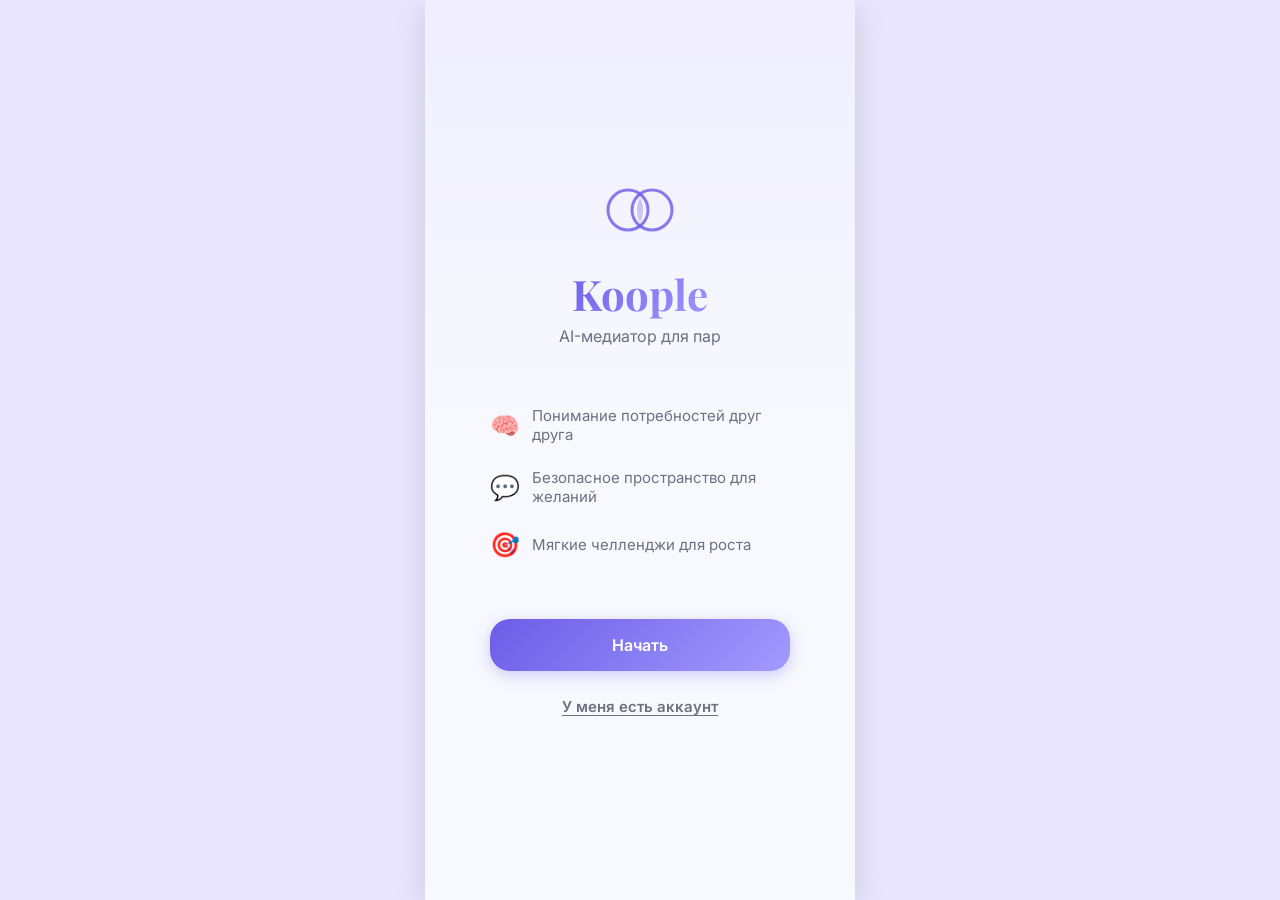
==== koople/index.html @ 5303b751 "feat: Add Koople — AI mediator app for couples (MVP) Complete MVP with: - 40-question onboarding bas" ====
<!DOCTYPE html>
<html lang="ru">
<head>
    <meta charset="UTF-8">
    <meta name="viewport" content="width=device-width, initial-scale=1.0, maximum-scale=1.0, user-scalable=no">
    <title>Koople — AI-медиатор для пар</title>
    <link rel="preconnect" href="https://fonts.googleapis.com">
    <link href="https://fonts.googleapis.com/css2?family=Inter:wght@300;400;500;600;700;800&family=Playfair+Display:wght@600;700&display=swap" rel="stylesheet">
    <link rel="stylesheet" href="styles.css">
</head>
<body>
    <div id="app">
        <!-- Welcome Screen -->
        <div id="screen-welcome" class="screen active">
            <div class="welcome-container">
                <div class="welcome-logo">
                    <div class="logo-icon">
                        <svg viewBox="0 0 80 80" fill="none">
                            <circle cx="28" cy="40" r="20" stroke="currentColor" stroke-width="3" fill="none" opacity="0.8"/>
                            <circle cx="52" cy="40" r="20" stroke="currentColor" stroke-width="3" fill="none" opacity="0.8"/>
                            <path d="M40 28 C36 34, 36 46, 40 52 C44 46, 44 34, 40 28Z" fill="currentColor" opacity="0.3"/>
                        </svg>
                    </div>
                    <h1 class="logo-text">Koople</h1>
                    <p class="logo-tagline">AI-медиатор для пар</p>
                </div>
                <div class="welcome-features">
                    <div class="feature-item">
                        <span class="feature-icon">&#x1F9E0;</span>
                        <span>Понимание потребностей друг друга</span>
                    </div>
                    <div class="feature-item">
                        <span class="feature-icon">&#x1F4AC;</span>
                        <span>Безопасное пространство для желаний</span>
                    </div>
                    <div class="feature-item">
                        <span class="feature-icon">&#x1F3AF;</span>
                        <span>Мягкие челленджи для роста</span>
                    </div>
                </div>
                <div class="welcome-actions">
                    <button class="btn btn-primary btn-large" onclick="app.startOnboarding()">Начать</button>
                    <button class="btn btn-ghost" onclick="app.showLogin()">У меня есть аккаунт</button>
                </div>
            </div>
        </div>

        <!-- Login Screen -->
        <div id="screen-login" class="screen">
            <div class="screen-content centered">
                <button class="btn-back" onclick="app.navigate('welcome')">&#8592;</button>
                <div class="logo-small">Koople</div>
                <h2>Вход в аккаунт</h2>
                <form class="form-stack" onsubmit="event.preventDefault(); app.login()">
                    <div class="input-group">
                        <label>Email или телефон</label>
                        <input type="text" id="login-email" placeholder="anna@example.com" required>
                    </div>
                    <div class="input-group">
                        <label>Пароль</label>
                        <input type="password" id="login-password" placeholder="&#8226;&#8226;&#8226;&#8226;&#8226;&#8226;&#8226;&#8226;" required>
                    </div>
                    <button type="submit" class="btn btn-primary btn-large">Войти</button>
                </form>
            </div>
        </div>

        <!-- Setup Profile Screen -->
        <div id="screen-setup" class="screen">
            <div class="screen-content">
                <button class="btn-back" onclick="app.navigate('welcome')">&#8592;</button>
                <div class="setup-header">
                    <h2>Расскажите о себе</h2>
                    <p class="subtitle">Это поможет настроить приложение под вас</p>
                </div>
                <form class="form-stack" onsubmit="event.preventDefault(); app.saveProfile()">
                    <div class="input-group">
                        <label>Ваше имя</label>
                        <input type="text" id="setup-name" placeholder="Как вас зовут?" required>
                    </div>
                    <div class="input-group">
                        <label>Имя партнёра</label>
                        <input type="text" id="setup-partner" placeholder="Как зовут вашего партнёра?" required>
                    </div>
                    <div class="input-group">
                        <label>Как давно вы вместе?</label>
                        <select id="setup-duration" required>
                            <option value="">Выберите...</option>
                            <option value="<6m">Менее 6 месяцев</option>
                            <option value="6m-1y">6 месяцев — 1 год</option>
                            <option value="1-3y">1 — 3 года</option>
                            <option value="3-5y">3 — 5 лет</option>
                            <option value="5-10y">5 — 10 лет</option>
                            <option value="10y+">Более 10 лет</option>
                        </select>
                    </div>
                    <div class="input-group">
                        <label>Вы живёте вместе?</label>
                        <div class="toggle-group">
                            <button type="button" class="toggle-btn active" data-value="yes" onclick="app.toggleSelect(this, 'setup-living')">Да</button>
                            <button type="button" class="toggle-btn" data-value="no" onclick="app.toggleSelect(this, 'setup-living')">Нет</button>
                        </div>
                        <input type="hidden" id="setup-living" value="yes">
                    </div>
                    <div class="input-group">
                        <label>Email</label>
                        <input type="email" id="setup-email" placeholder="anna@example.com" required>
                    </div>
                    <button type="submit" class="btn btn-primary btn-large">Далее</button>
                </form>
            </div>
        </div>

        <!-- Onboarding Questionnaire -->
        <div id="screen-onboarding" class="screen">
            <div class="screen-content">
                <div class="onboarding-header">
                    <button class="btn-back" onclick="app.prevQuestion()">&#8592;</button>
                    <div class="progress-container">
                        <div class="progress-bar">
                            <div class="progress-fill" id="onboarding-progress"></div>
                        </div>
                        <span class="progress-text" id="onboarding-progress-text">1 / 40</span>
                    </div>
                    <button class="btn-skip" onclick="app.skipQuestion()">Пропустить</button>
                </div>
                <div class="onboarding-category" id="onboarding-category">
                    <span class="category-icon" id="category-icon"></span>
                    <span class="category-name" id="category-name"></span>
                </div>
                <div class="question-container" id="question-container">
                    <h2 class="question-text" id="question-text"></h2>
                    <p class="question-hint" id="question-hint"></p>
                    <div class="answer-area" id="answer-area"></div>
                </div>
                <div class="onboarding-footer">
                    <button class="btn btn-primary btn-large" id="btn-next-question" onclick="app.nextQuestion()">Далее</button>
                </div>
            </div>
        </div>

        <!-- Onboarding Complete -->
        <div id="screen-onboarding-complete" class="screen">
            <div class="screen-content centered">
                <div class="completion-animation">
                    <div class="completion-circle">
                        <svg viewBox="0 0 120 120">
                            <circle cx="60" cy="60" r="54" stroke="#e0e0e0" stroke-width="4" fill="none"/>
                            <circle cx="60" cy="60" r="54" stroke="var(--primary)" stroke-width="4" fill="none" stroke-dasharray="339.292" stroke-dashoffset="0" class="completion-ring"/>
                            <text x="60" y="55" text-anchor="middle" class="completion-emoji">&#x2728;</text>
                            <text x="60" y="75" text-anchor="middle" class="completion-label">100%</text>
                        </svg>
                    </div>
                </div>
                <h2>Анкета заполнена!</h2>
                <p class="subtitle">Koople анализирует ваши ответы и готовит персонализированные рекомендации для вашей пары</p>
                <div class="invite-section">
                    <h3>Пригласите партнёра</h3>
                    <p>Чтобы AI-медиатор работал эффективно, партнёру тоже нужно пройти анкету</p>
                    <div class="invite-code-box">
                        <span class="invite-code" id="invite-code">KOOPLE-A7X9</span>
                        <button class="btn-copy" onclick="app.copyInviteCode()">Копировать</button>
                    </div>
                    <button class="btn btn-secondary btn-large" onclick="app.shareInvite()">Отправить приглашение</button>
                </div>
                <button class="btn btn-primary btn-large" onclick="app.goToDashboard()">Перейти в приложение</button>
            </div>
        </div>

        <!-- Dashboard / Home -->
        <div id="screen-dashboard" class="screen">
            <div class="dashboard-container">
                <div class="dashboard-header">
                    <div class="header-left">
                        <h1 class="greeting" id="greeting">Привет, Аня!</h1>
                        <p class="greeting-sub">Как прошёл ваш день?</p>
                    </div>
                    <div class="header-right">
                        <button class="avatar-btn" onclick="app.navigate('profile')">
                            <div class="avatar" id="user-avatar">А</div>
                        </button>
                    </div>
                </div>

                <!-- Relationship Health Card -->
                <div class="card card-health" onclick="app.navigate('insights')">
                    <div class="health-header">
                        <span>Гармония пары</span>
                        <span class="health-trend">&#8593; +3%</span>
                    </div>
                    <div class="health-score">
                        <div class="score-ring">
                            <svg viewBox="0 0 100 100">
                                <circle cx="50" cy="50" r="42" stroke="#e8e8e8" stroke-width="8" fill="none"/>
                                <circle cx="50" cy="50" r="42" stroke="var(--primary)" stroke-width="8" fill="none"
                                    stroke-dasharray="263.89" stroke-dashoffset="52.78"
                                    stroke-linecap="round" transform="rotate(-90 50 50)" class="score-circle"/>
                            </svg>
                            <span class="score-value">78</span>
                        </div>
                        <div class="score-details">
                            <div class="score-detail"><span class="dot dot-green"></span> Коммуникация: 85%</div>
                            <div class="score-detail"><span class="dot dot-yellow"></span> Быт: 62%</div>
                            <div class="score-detail"><span class="dot dot-green"></span> Близость: 88%</div>
                            <div class="score-detail"><span class="dot dot-orange"></span> Баланс: 70%</div>
                        </div>
                    </div>
                </div>

                <!-- Active Challenges -->
                <div class="section-header">
                    <h2>Активные челленджи</h2>
                    <button class="btn-link" onclick="app.navigate('challenges')">Все</button>
                </div>
                <div class="challenges-scroll" id="active-challenges">
                    <!-- Filled by JS -->
                </div>

                <!-- Quick Actions -->
                <div class="quick-actions">
                    <button class="action-card" onclick="app.navigate('mediator')">
                        <span class="action-icon">&#x1F4AC;</span>
                        <span class="action-label">Поговорить с медиатором</span>
                    </button>
                    <button class="action-card" onclick="app.showComplaintModal()">
                        <span class="action-icon">&#x1F614;</span>
                        <span class="action-label">Меня кое-что беспокоит</span>
                    </button>
                    <button class="action-card" onclick="app.showAppreciationModal()">
                        <span class="action-icon">&#x1F495;</span>
                        <span class="action-label">Хочу похвалить партнёра</span>
                    </button>
                    <button class="action-card" onclick="app.navigate('wishes')">
                        <span class="action-icon">&#x2B50;</span>
                        <span class="action-label">Мои желания</span>
                    </button>
                </div>

                <!-- Recent Activity -->
                <div class="section-header">
                    <h2>Недавнее</h2>
                </div>
                <div class="activity-feed" id="activity-feed">
                    <!-- Filled by JS -->
                </div>
            </div>
            <!-- Bottom Navigation -->
            <nav class="bottom-nav">
                <button class="nav-item active" onclick="app.navigate('dashboard')">
                    <svg viewBox="0 0 24 24" fill="none" stroke="currentColor" stroke-width="2"><path d="M3 12l2-2m0 0l7-7 7 7M5 10v10a1 1 0 001 1h3m10-11l2 2m-2-2v10a1 1 0 01-1 1h-3m-4 0a1 1 0 01-1-1v-4a1 1 0 011-1h2a1 1 0 011 1v4a1 1 0 01-1 1h-2z"/></svg>
                    <span>Главная</span>
                </button>
                <button class="nav-item" onclick="app.navigate('challenges')">
                    <svg viewBox="0 0 24 24" fill="none" stroke="currentColor" stroke-width="2"><path d="M13 10V3L4 14h7v7l9-11h-7z"/></svg>
                    <span>Челленджи</span>
                </button>
                <button class="nav-item nav-center" onclick="app.navigate('mediator')">
                    <div class="nav-center-icon">
                        <svg viewBox="0 0 24 24" fill="none" stroke="currentColor" stroke-width="2"><path d="M8 12h.01M12 12h.01M16 12h.01M21 12c0 4.418-4.03 8-9 8a9.863 9.863 0 01-4.255-.949L3 20l1.395-3.72C3.512 15.042 3 13.574 3 12c0-4.418 4.03-8 9-8s9 3.582 9 8z"/></svg>
                    </div>
                    <span>Медиатор</span>
                </button>
                <button class="nav-item" onclick="app.navigate('insights')">
                    <svg viewBox="0 0 24 24" fill="none" stroke="currentColor" stroke-width="2"><path d="M9 19v-6a2 2 0 00-2-2H5a2 2 0 00-2 2v6a2 2 0 002 2h2a2 2 0 002-2zm0 0V9a2 2 0 012-2h2a2 2 0 012 2v10m-6 0a2 2 0 002 2h2a2 2 0 002-2m0 0V5a2 2 0 012-2h2a2 2 0 012 2v14a2 2 0 01-2 2h-2a2 2 0 01-2-2z"/></svg>
                    <span>Инсайты</span>
                </button>
                <button class="nav-item" onclick="app.navigate('profile')">
                    <svg viewBox="0 0 24 24" fill="none" stroke="currentColor" stroke-width="2"><path d="M16 7a4 4 0 11-8 0 4 4 0 018 0zM12 14a7 7 0 00-7 7h14a7 7 0 00-7-7z"/></svg>
                    <span>Профиль</span>
                </button>
            </nav>
        </div>

        <!-- AI Mediator Chat -->
        <div id="screen-mediator" class="screen">
            <div class="chat-container">
                <div class="chat-header">
                    <button class="btn-back" onclick="app.navigate('dashboard')">&#8592;</button>
                    <div class="chat-header-info">
                        <div class="mediator-avatar">
                            <svg viewBox="0 0 40 40" fill="none">
                                <circle cx="20" cy="20" r="18" fill="var(--primary-light)"/>
                                <circle cx="14" cy="16" r="2" fill="var(--primary)"/>
                                <circle cx="26" cy="16" r="2" fill="var(--primary)"/>
                                <path d="M14 26 Q20 30 26 26" stroke="var(--primary)" stroke-width="2" fill="none" stroke-linecap="round"/>
                            </svg>
                        </div>
                        <div>
                            <h3>Koople AI</h3>
                            <span class="status-online">Ваш медиатор</span>
                        </div>
                    </div>
                </div>
                <div class="chat-messages" id="chat-messages">
                    <!-- Filled by JS -->
                </div>
                <div class="chat-suggestions" id="chat-suggestions">
                    <button class="suggestion-chip" onclick="app.sendSuggestion(this)">Меня беспокоит бытовая привычка партнёра</button>
                    <button class="suggestion-chip" onclick="app.sendSuggestion(this)">Хочу обсудить наши отношения</button>
                    <button class="suggestion-chip" onclick="app.sendSuggestion(this)">Мне сложно сказать партнёру кое-что</button>
                </div>
                <div class="chat-input-area">
                    <textarea id="chat-input" placeholder="Расскажите, что вас беспокоит..." rows="1" oninput="app.autoGrow(this)"></textarea>
                    <button class="btn-send" onclick="app.sendMessage()" id="btn-send">
                        <svg viewBox="0 0 24 24" fill="currentColor"><path d="M2.01 21L23 12 2.01 3 2 10l15 2-15 2z"/></svg>
                    </button>
                </div>
            </div>
            <nav class="bottom-nav">
                <button class="nav-item" onclick="app.navigate('dashboard')">
                    <svg viewBox="0 0 24 24" fill="none" stroke="currentColor" stroke-width="2"><path d="M3 12l2-2m0 0l7-7 7 7M5 10v10a1 1 0 001 1h3m10-11l2 2m-2-2v10a1 1 0 01-1 1h-3m-4 0a1 1 0 01-1-1v-4a1 1 0 011-1h2a1 1 0 011 1v4a1 1 0 01-1 1h-2z"/></svg>
                    <span>Главная</span>
                </button>
                <button class="nav-item" onclick="app.navigate('challenges')">
                    <svg viewBox="0 0 24 24" fill="none" stroke="currentColor" stroke-width="2"><path d="M13 10V3L4 14h7v7l9-11h-7z"/></svg>
                    <span>Челленджи</span>
                </button>
                <button class="nav-item nav-center active" onclick="app.navigate('mediator')">
                    <div class="nav-center-icon">
                        <svg viewBox="0 0 24 24" fill="none" stroke="currentColor" stroke-width="2"><path d="M8 12h.01M12 12h.01M16 12h.01M21 12c0 4.418-4.03 8-9 8a9.863 9.863 0 01-4.255-.949L3 20l1.395-3.72C3.512 15.042 3 13.574 3 12c0-4.418 4.03-8 9-8s9 3.582 9 8z"/></svg>
                    </div>
                    <span>Медиатор</span>
                </button>
                <button class="nav-item" onclick="app.navigate('insights')">
                    <svg viewBox="0 0 24 24" fill="none" stroke="currentColor" stroke-width="2"><path d="M9 19v-6a2 2 0 00-2-2H5a2 2 0 00-2 2v6a2 2 0 002 2h2a2 2 0 002-2zm0 0V9a2 2 0 012-2h2a2 2 0 012 2v10m-6 0a2 2 0 002 2h2a2 2 0 002-2m0 0V5a2 2 0 012-2h2a2 2 0 012 2v14a2 2 0 01-2 2h-2a2 2 0 01-2-2z"/></svg>
                    <span>Инсайты</span>
                </button>
                <button class="nav-item" onclick="app.navigate('profile')">
                    <svg viewBox="0 0 24 24" fill="none" stroke="currentColor" stroke-width="2"><path d="M16 7a4 4 0 11-8 0 4 4 0 018 0zM12 14a7 7 0 00-7 7h14a7 7 0 00-7-7z"/></svg>
                    <span>Профиль</span>
                </button>
            </nav>
        </div>

        <!-- Challenges Screen -->
        <div id="screen-challenges" class="screen">
            <div class="screen-content with-nav">
                <div class="page-header">
                    <h1>Челленджи</h1>
                    <p class="subtitle">Маленькие шаги к большим переменам</p>
                </div>
                <div class="tabs">
                    <button class="tab active" onclick="app.switchChallengeTab('active', this)">Активные</button>
                    <button class="tab" onclick="app.switchChallengeTab('completed', this)">Завершённые</button>
                    <button class="tab" onclick="app.switchChallengeTab('suggested', this)">Предложенные</button>
                </div>
                <div class="challenges-list" id="challenges-list">
                    <!-- Filled by JS -->
                </div>
            </div>
            <nav class="bottom-nav">
                <button class="nav-item" onclick="app.navigate('dashboard')">
                    <svg viewBox="0 0 24 24" fill="none" stroke="currentColor" stroke-width="2"><path d="M3 12l2-2m0 0l7-7 7 7M5 10v10a1 1 0 001 1h3m10-11l2 2m-2-2v10a1 1 0 01-1 1h-3m-4 0a1 1 0 01-1-1v-4a1 1 0 011-1h2a1 1 0 011 1v4a1 1 0 01-1 1h-2z"/></svg>
                    <span>Главная</span>
                </button>
                <button class="nav-item active" onclick="app.navigate('challenges')">
                    <svg viewBox="0 0 24 24" fill="none" stroke="currentColor" stroke-width="2"><path d="M13 10V3L4 14h7v7l9-11h-7z"/></svg>
                    <span>Челленджи</span>
                </button>
                <button class="nav-item nav-center" onclick="app.navigate('mediator')">
                    <div class="nav-center-icon">
                        <svg viewBox="0 0 24 24" fill="none" stroke="currentColor" stroke-width="2"><path d="M8 12h.01M12 12h.01M16 12h.01M21 12c0 4.418-4.03 8-9 8a9.863 9.863 0 01-4.255-.949L3 20l1.395-3.72C3.512 15.042 3 13.574 3 12c0-4.418 4.03-8 9-8s9 3.582 9 8z"/></svg>
                    </div>
                    <span>Медиатор</span>
                </button>
                <button class="nav-item" onclick="app.navigate('insights')">
                    <svg viewBox="0 0 24 24" fill="none" stroke="currentColor" stroke-width="2"><path d="M9 19v-6a2 2 0 00-2-2H5a2 2 0 00-2 2v6a2 2 0 002 2h2a2 2 0 002-2zm0 0V9a2 2 0 012-2h2a2 2 0 012 2v10m-6 0a2 2 0 002 2h2a2 2 0 002-2m0 0V5a2 2 0 012-2h2a2 2 0 012 2v14a2 2 0 01-2 2h-2a2 2 0 01-2-2z"/></svg>
                    <span>Инсайты</span>
                </button>
                <button class="nav-item" onclick="app.navigate('profile')">
                    <svg viewBox="0 0 24 24" fill="none" stroke="currentColor" stroke-width="2"><path d="M16 7a4 4 0 11-8 0 4 4 0 018 0zM12 14a7 7 0 00-7 7h14a7 7 0 00-7-7z"/></svg>
                    <span>Профиль</span>
                </button>
            </nav>
        </div>

        <!-- Insights Screen -->
        <div id="screen-insights" class="screen">
            <div class="screen-content with-nav">
                <div class="page-header">
                    <h1>Инсайты</h1>
                    <p class="subtitle">Аналитика вашей пары</p>
                </div>

                <div class="insights-grid">
                    <div class="insight-card">
                        <div class="insight-header">
                            <span>&#x1F4AA;</span>
                            <h3>Сильные стороны</h3>
                        </div>
                        <ul class="insight-list">
                            <li class="positive">Эмоциональная близость</li>
                            <li class="positive">Общие ценности и цели</li>
                            <li class="positive">Физическая привязанность</li>
                        </ul>
                    </div>

                    <div class="insight-card">
                        <div class="insight-header">
                            <span>&#x1F331;</span>
                            <h3>Зоны роста</h3>
                        </div>
                        <ul class="insight-list">
                            <li class="growth">Распределение бытовых обязанностей</li>
                            <li class="growth">Обсуждение финансовых планов</li>
                            <li class="growth">Личное пространство</li>
                        </ul>
                    </div>

                    <div class="insight-card full-width">
                        <div class="insight-header">
                            <span>&#x1F4CA;</span>
                            <h3>Совместимость по категориям</h3>
                        </div>
                        <div class="compatibility-bars" id="compatibility-bars">
                            <!-- Filled by JS -->
                        </div>
                    </div>

                    <div class="insight-card full-width">
                        <div class="insight-header">
                            <span>&#x1F4C8;</span>
                            <h3>Прогресс за месяц</h3>
                        </div>
                        <div class="progress-chart" id="progress-chart">
                            <!-- Filled by JS -->
                        </div>
                    </div>

                    <div class="insight-card full-width">
                        <div class="insight-header">
                            <span>&#x1F4A1;</span>
                            <h3>Рекомендации AI</h3>
                        </div>
                        <div class="ai-recommendations" id="ai-recommendations">
                            <!-- Filled by JS -->
                        </div>
                    </div>
                </div>
            </div>
            <nav class="bottom-nav">
                <button class="nav-item" onclick="app.navigate('dashboard')">
                    <svg viewBox="0 0 24 24" fill="none" stroke="currentColor" stroke-width="2"><path d="M3 12l2-2m0 0l7-7 7 7M5 10v10a1 1 0 001 1h3m10-11l2 2m-2-2v10a1 1 0 01-1 1h-3m-4 0a1 1 0 01-1-1v-4a1 1 0 011-1h2a1 1 0 011 1v4a1 1 0 01-1 1h-2z"/></svg>
                    <span>Главная</span>
                </button>
                <button class="nav-item" onclick="app.navigate('challenges')">
                    <svg viewBox="0 0 24 24" fill="none" stroke="currentColor" stroke-width="2"><path d="M13 10V3L4 14h7v7l9-11h-7z"/></svg>
                    <span>Челленджи</span>
                </button>
                <button class="nav-item nav-center" onclick="app.navigate('mediator')">
                    <div class="nav-center-icon">
                        <svg viewBox="0 0 24 24" fill="none" stroke="currentColor" stroke-width="2"><path d="M8 12h.01M12 12h.01M16 12h.01M21 12c0 4.418-4.03 8-9 8a9.863 9.863 0 01-4.255-.949L3 20l1.395-3.72C3.512 15.042 3 13.574 3 12c0-4.418 4.03-8 9-8s9 3.582 9 8z"/></svg>
                    </div>
                    <span>Медиатор</span>
                </button>
                <button class="nav-item active" onclick="app.navigate('insights')">
                    <svg viewBox="0 0 24 24" fill="none" stroke="currentColor" stroke-width="2"><path d="M9 19v-6a2 2 0 00-2-2H5a2 2 0 00-2 2v6a2 2 0 002 2h2a2 2 0 002-2zm0 0V9a2 2 0 012-2h2a2 2 0 012 2v10m-6 0a2 2 0 002 2h2a2 2 0 002-2m0 0V5a2 2 0 012-2h2a2 2 0 012 2v14a2 2 0 01-2 2h-2a2 2 0 01-2-2z"/></svg>
                    <span>Инсайты</span>
                </button>
                <button class="nav-item" onclick="app.navigate('profile')">
                    <svg viewBox="0 0 24 24" fill="none" stroke="currentColor" stroke-width="2"><path d="M16 7a4 4 0 11-8 0 4 4 0 018 0zM12 14a7 7 0 00-7 7h14a7 7 0 00-7-7z"/></svg>
                    <span>Профиль</span>
                </button>
            </nav>
        </div>

        <!-- Wishes Screen -->
        <div id="screen-wishes" class="screen">
            <div class="screen-content with-nav">
                <div class="page-header">
                    <button class="btn-back" onclick="app.navigate('dashboard')">&#8592;</button>
                    <h1>Мои желания</h1>
                    <p class="subtitle">Расскажите AI, чего бы вы хотели от партнёра</p>
                </div>
                <div class="wishes-list" id="wishes-list">
                    <!-- Filled by JS -->
                </div>
                <button class="fab" onclick="app.showAddWishModal()">+</button>
            </div>
            <nav class="bottom-nav">
                <button class="nav-item" onclick="app.navigate('dashboard')">
                    <svg viewBox="0 0 24 24" fill="none" stroke="currentColor" stroke-width="2"><path d="M3 12l2-2m0 0l7-7 7 7M5 10v10a1 1 0 001 1h3m10-11l2 2m-2-2v10a1 1 0 01-1 1h-3m-4 0a1 1 0 01-1-1v-4a1 1 0 011-1h2a1 1 0 011 1v4a1 1 0 01-1 1h-2z"/></svg>
                    <span>Главная</span>
                </button>
                <button class="nav-item" onclick="app.navigate('challenges')">
                    <svg viewBox="0 0 24 24" fill="none" stroke="currentColor" stroke-width="2"><path d="M13 10V3L4 14h7v7l9-11h-7z"/></svg>
                    <span>Челленджи</span>
                </button>
                <button class="nav-item nav-center" onclick="app.navigate('mediator')">
                    <div class="nav-center-icon">
                        <svg viewBox="0 0 24 24" fill="none" stroke="currentColor" stroke-width="2"><path d="M8 12h.01M12 12h.01M16 12h.01M21 12c0 4.418-4.03 8-9 8a9.863 9.863 0 01-4.255-.949L3 20l1.395-3.72C3.512 15.042 3 13.574 3 12c0-4.418 4.03-8 9-8s9 3.582 9 8z"/></svg>
                    </div>
                    <span>Медиатор</span>
                </button>
                <button class="nav-item" onclick="app.navigate('insights')">
                    <svg viewBox="0 0 24 24" fill="none" stroke="currentColor" stroke-width="2"><path d="M9 19v-6a2 2 0 00-2-2H5a2 2 0 00-2 2v6a2 2 0 002 2h2a2 2 0 002-2zm0 0V9a2 2 0 012-2h2a2 2 0 012 2v10m-6 0a2 2 0 002 2h2a2 2 0 002-2m0 0V5a2 2 0 012-2h2a2 2 0 012 2v14a2 2 0 01-2 2h-2a2 2 0 01-2-2z"/></svg>
                    <span>Инсайты</span>
                </button>
                <button class="nav-item" onclick="app.navigate('profile')">
                    <svg viewBox="0 0 24 24" fill="none" stroke="currentColor" stroke-width="2"><path d="M16 7a4 4 0 11-8 0 4 4 0 018 0zM12 14a7 7 0 00-7 7h14a7 7 0 00-7-7z"/></svg>
                    <span>Профиль</span>
                </button>
            </nav>
        </div>

        <!-- Profile Screen -->
        <div id="screen-profile" class="screen">
            <div class="screen-content with-nav">
                <div class="profile-header-section">
                    <div class="profile-avatar-large">А</div>
                    <h2 id="profile-name">Аня</h2>
                    <p class="profile-partner">в паре с <strong id="profile-partner-name">Миша</strong></p>
                    <div class="profile-stats">
                        <div class="stat">
                            <span class="stat-value">23</span>
                            <span class="stat-label">дня вместе</span>
                        </div>
                        <div class="stat">
                            <span class="stat-value">12</span>
                            <span class="stat-label">челленджей</span>
                        </div>
                        <div class="stat">
                            <span class="stat-value">78%</span>
                            <span class="stat-label">гармония</span>
                        </div>
                    </div>
                </div>
                <div class="settings-list">
                    <button class="settings-item" onclick="app.navigate('onboarding')">
                        <span>&#x1F4CB;</span>
                        <span>Пройти анкету заново</span>
                        <span class="arrow">&#8250;</span>
                    </button>
                    <button class="settings-item" onclick="app.showInvitePartner()">
                        <span>&#x1F48C;</span>
                        <span>Пригласить партнёра</span>
                        <span class="arrow">&#8250;</span>
                    </button>
                    <button class="settings-item">
                        <span>&#x1F514;</span>
                        <span>Уведомления</span>
                        <span class="arrow">&#8250;</span>
                    </button>
                    <button class="settings-item">
                        <span>&#x1F512;</span>
                        <span>Приватность</span>
                        <span class="arrow">&#8250;</span>
                    </button>
                    <button class="settings-item">
                        <span>&#x2753;</span>
                        <span>Помощь и поддержка</span>
                        <span class="arrow">&#8250;</span>
                    </button>
                    <button class="settings-item" onclick="app.showAbout()">
                        <span>&#x2139;&#xFE0F;</span>
                        <span>О приложении</span>
                        <span class="arrow">&#8250;</span>
                    </button>
                </div>
            </div>
            <nav class="bottom-nav">
                <button class="nav-item" onclick="app.navigate('dashboard')">
                    <svg viewBox="0 0 24 24" fill="none" stroke="currentColor" stroke-width="2"><path d="M3 12l2-2m0 0l7-7 7 7M5 10v10a1 1 0 001 1h3m10-11l2 2m-2-2v10a1 1 0 01-1 1h-3m-4 0a1 1 0 01-1-1v-4a1 1 0 011-1h2a1 1 0 011 1v4a1 1 0 01-1 1h-2z"/></svg>
                    <span>Главная</span>
                </button>
                <button class="nav-item" onclick="app.navigate('challenges')">
                    <svg viewBox="0 0 24 24" fill="none" stroke="currentColor" stroke-width="2"><path d="M13 10V3L4 14h7v7l9-11h-7z"/></svg>
                    <span>Челленджи</span>
                </button>
                <button class="nav-item nav-center" onclick="app.navigate('mediator')">
                    <div class="nav-center-icon">
                        <svg viewBox="0 0 24 24" fill="none" stroke="currentColor" stroke-width="2"><path d="M8 12h.01M12 12h.01M16 12h.01M21 12c0 4.418-4.03 8-9 8a9.863 9.863 0 01-4.255-.949L3 20l1.395-3.72C3.512 15.042 3 13.574 3 12c0-4.418 4.03-8 9-8s9 3.582 9 8z"/></svg>
                    </div>
                    <span>Медиатор</span>
                </button>
                <button class="nav-item" onclick="app.navigate('insights')">
                    <svg viewBox="0 0 24 24" fill="none" stroke="currentColor" stroke-width="2"><path d="M9 19v-6a2 2 0 00-2-2H5a2 2 0 00-2 2v6a2 2 0 002 2h2a2 2 0 002-2zm0 0V9a2 2 0 012-2h2a2 2 0 012 2v10m-6 0a2 2 0 002 2h2a2 2 0 002-2m0 0V5a2 2 0 012-2h2a2 2 0 012 2v14a2 2 0 01-2 2h-2a2 2 0 01-2-2z"/></svg>
                    <span>Инсайты</span>
                </button>
                <button class="nav-item active" onclick="app.navigate('profile')">
                    <svg viewBox="0 0 24 24" fill="none" stroke="currentColor" stroke-width="2"><path d="M16 7a4 4 0 11-8 0 4 4 0 018 0zM12 14a7 7 0 00-7 7h14a7 7 0 00-7-7z"/></svg>
                    <span>Профиль</span>
                </button>
            </nav>
        </div>

        <!-- Modal Overlay -->
        <div id="modal-overlay" class="modal-overlay" onclick="app.closeModal(event)">
            <div class="modal" id="modal-content" onclick="event.stopPropagation()">
                <!-- Filled by JS -->
            </div>
        </div>
    </div>

    <script src="data.js"></script>
    <script src="app.js"></script>
</body>
</html>
---- koople/styles.css ----
/* ============================================================
   KOOPLE — Styles
   Mobile-first, app-like design
   ============================================================ */

:root {
    --primary: #6C5CE7;
    --primary-dark: #5A4BD1;
    --primary-light: #E8E5FC;
    --primary-gradient: linear-gradient(135deg, #6C5CE7 0%, #a29bfe 100%);
    --secondary: #00cec9;
    --accent: #fd79a8;
    --bg: #f8f9fe;
    --bg-card: #ffffff;
    --text-primary: #1a1a2e;
    --text-secondary: #6b7280;
    --text-tertiary: #9ca3af;
    --border: #e5e7eb;
    --border-light: #f0f0f5;
    --shadow-sm: 0 1px 3px rgba(0,0,0,0.06);
    --shadow-md: 0 4px 12px rgba(0,0,0,0.08);
    --shadow-lg: 0 8px 30px rgba(0,0,0,0.12);
    --radius-sm: 8px;
    --radius-md: 12px;
    --radius-lg: 20px;
    --radius-xl: 28px;
    --nav-height: 72px;
}

* {
    margin: 0;
    padding: 0;
    box-sizing: border-box;
    -webkit-tap-highlight-color: transparent;
}

body {
    font-family: 'Inter', -apple-system, BlinkMacSystemFont, sans-serif;
    background: var(--bg);
    color: var(--text-primary);
    overflow-x: hidden;
    -webkit-font-smoothing: antialiased;
}

#app {
    max-width: 430px;
    margin: 0 auto;
    min-height: 100vh;
    position: relative;
    background: var(--bg);
}

/* ── Screens & Transitions ──────────────────────────────── */
.screen {
    display: none;
    position: absolute;
    top: 0;
    left: 0;
    right: 0;
    bottom: 0;
    overflow-y: auto;
    overflow-x: hidden;
    -webkit-overflow-scrolling: touch;
}

.screen.active {
    display: flex;
    flex-direction: column;
    animation: screenIn 0.35s ease;
}

.screen.exit {
    display: flex;
    flex-direction: column;
    animation: screenOut 0.3s ease forwards;
    pointer-events: none;
}

@keyframes screenIn {
    from { opacity: 0; transform: translateX(20px); }
    to { opacity: 1; transform: translateX(0); }
}

@keyframes screenOut {
    from { opacity: 1; transform: translateX(0); }
    to { opacity: 0; transform: translateX(-20px); }
}

.screen-content {
    flex: 1;
    padding: 20px;
    padding-top: env(safe-area-inset-top, 20px);
}

.screen-content.centered {
    display: flex;
    flex-direction: column;
    align-items: center;
    justify-content: center;
    text-align: center;
}

.screen-content.with-nav {
    padding-bottom: calc(var(--nav-height) + 20px);
}

/* ── Buttons ────────────────────────────────────────────── */
.btn {
    border: none;
    cursor: pointer;
    font-family: inherit;
    font-weight: 600;
    border-radius: var(--radius-md);
    transition: all 0.2s ease;
    text-align: center;
}

.btn-primary {
    background: var(--primary-gradient);
    color: white;
    padding: 14px 28px;
    font-size: 16px;
    box-shadow: 0 4px 15px rgba(108, 92, 231, 0.3);
}

.btn-primary:hover {
    transform: translateY(-1px);
    box-shadow: 0 6px 20px rgba(108, 92, 231, 0.4);
}

.btn-primary:active {
    transform: translateY(0);
}

.btn-secondary {
    background: var(--primary-light);
    color: var(--primary);
    padding: 14px 28px;
    font-size: 16px;
}

.btn-ghost {
    background: transparent;
    color: var(--text-secondary);
    padding: 14px 28px;
    font-size: 15px;
    text-decoration: underline;
    text-underline-offset: 3px;
}

.btn-large {
    width: 100%;
    padding: 16px;
    font-size: 16px;
    border-radius: var(--radius-lg);
}

.btn-small {
    padding: 10px 20px;
    font-size: 14px;
}

.btn-back {
    background: none;
    border: none;
    font-size: 24px;
    cursor: pointer;
    color: var(--text-primary);
    padding: 8px;
    margin: -8px;
    margin-bottom: 8px;
    align-self: flex-start;
}

.btn-skip {
    background: none;
    border: none;
    color: var(--text-tertiary);
    font-size: 14px;
    cursor: pointer;
    padding: 8px;
    font-family: inherit;
}

.btn-link {
    background: none;
    border: none;
    color: var(--primary);
    font-size: 14px;
    font-weight: 600;
    cursor: pointer;
    font-family: inherit;
}

.btn-copy {
    background: var(--primary);
    color: white;
    border: none;
    padding: 8px 16px;
    border-radius: var(--radius-sm);
    font-size: 13px;
    font-weight: 600;
    cursor: pointer;
    font-family: inherit;
}

/* ── Welcome Screen ─────────────────────────────────────── */
.welcome-container {
    flex: 1;
    display: flex;
    flex-direction: column;
    align-items: center;
    justify-content: center;
    padding: 40px 24px;
    text-align: center;
    background: linear-gradient(180deg, #f0eeff 0%, var(--bg) 50%);
}

.welcome-logo {
    margin-bottom: 48px;
}

.logo-icon {
    width: 80px;
    height: 80px;
    margin: 0 auto 16px;
    color: var(--primary);
}

.logo-text {
    font-family: 'Playfair Display', serif;
    font-size: 42px;
    font-weight: 700;
    background: var(--primary-gradient);
    -webkit-background-clip: text;
    -webkit-text-fill-color: transparent;
    background-clip: text;
}

.logo-tagline {
    color: var(--text-secondary);
    font-size: 16px;
    margin-top: 4px;
}

.logo-small {
    font-family: 'Playfair Display', serif;
    font-size: 28px;
    font-weight: 700;
    color: var(--primary);
    margin-bottom: 24px;
}

.welcome-features {
    margin-bottom: 48px;
    width: 100%;
    max-width: 300px;
}

.feature-item {
    display: flex;
    align-items: center;
    gap: 12px;
    padding: 12px 0;
    text-align: left;
    font-size: 15px;
    color: var(--text-secondary);
}

.feature-icon {
    font-size: 24px;
    flex-shrink: 0;
}

.welcome-actions {
    width: 100%;
    max-width: 300px;
    display: flex;
    flex-direction: column;
    gap: 12px;
}

/* ── Forms ──────────────────────────────────────────────── */
.form-stack {
    display: flex;
    flex-direction: column;
    gap: 20px;
    width: 100%;
    max-width: 360px;
    margin: 0 auto;
}

.input-group {
    text-align: left;
}

.input-group label {
    display: block;
    font-size: 14px;
    font-weight: 600;
    margin-bottom: 8px;
    color: var(--text-primary);
}

.input-group input,
.input-group select {
    width: 100%;
    padding: 14px 16px;
    border: 2px solid var(--border);
    border-radius: var(--radius-md);
    font-size: 16px;
    font-family: inherit;
    background: white;
    transition: border-color 0.2s;
    color: var(--text-primary);
}

.input-group input:focus,
.input-group select:focus {
    outline: none;
    border-color: var(--primary);
}

.toggle-group {
    display: flex;
    gap: 8px;
}

.toggle-btn {
    flex: 1;
    padding: 12px;
    border: 2px solid var(--border);
    border-radius: var(--radius-md);
    background: white;
    font-size: 15px;
    font-family: inherit;
    font-weight: 500;
    cursor: pointer;
    transition: all 0.2s;
    color: var(--text-secondary);
}

.toggle-btn.active {
    border-color: var(--primary);
    background: var(--primary-light);
    color: var(--primary);
}

.setup-header {
    margin-bottom: 24px;
}

.setup-header h2 {
    font-size: 24px;
    margin-bottom: 4px;
}

.subtitle {
    color: var(--text-secondary);
    font-size: 15px;
}

/* ── Onboarding Questionnaire ───────────────────────────── */
.onboarding-header {
    display: flex;
    align-items: center;
    gap: 12px;
    padding: 16px 20px;
    padding-top: env(safe-area-inset-top, 16px);
    background: white;
    border-bottom: 1px solid var(--border-light);
}

.progress-container {
    flex: 1;
    display: flex;
    flex-direction: column;
    align-items: center;
    gap: 4px;
}

.progress-bar {
    width: 100%;
    height: 6px;
    background: var(--border);
    border-radius: 3px;
    overflow: hidden;
}

.progress-fill {
    height: 100%;
    background: var(--primary-gradient);
    border-radius: 3px;
    transition: width 0.4s ease;
}

.progress-fill.complete {
    background: #4ade80;
}

.progress-text {
    font-size: 12px;
    color: var(--text-tertiary);
}

.onboarding-category {
    display: flex;
    align-items: center;
    gap: 8px;
    padding: 12px 20px;
    background: var(--primary-light);
    font-size: 14px;
    font-weight: 600;
    color: var(--primary);
}

.category-icon {
    font-size: 18px;
}

.question-container {
    flex: 1;
    padding: 24px 20px;
    overflow-y: auto;
}

.question-container.slide-in {
    animation: slideInUp 0.3s ease;
}

@keyframes slideInUp {
    from { opacity: 0; transform: translateY(20px); }
    to { opacity: 1; transform: translateY(0); }
}

.question-text {
    font-size: 22px;
    font-weight: 700;
    line-height: 1.3;
    margin-bottom: 8px;
}

.question-hint {
    color: var(--text-secondary);
    font-size: 14px;
    margin-bottom: 24px;
}

.answer-area {
    display: flex;
    flex-direction: column;
    gap: 10px;
}

.option-btn {
    padding: 14px 18px;
    border: 2px solid var(--border);
    border-radius: var(--radius-md);
    background: white;
    font-size: 15px;
    font-family: inherit;
    text-align: left;
    cursor: pointer;
    transition: all 0.2s;
    color: var(--text-primary);
}

.option-btn:hover {
    border-color: var(--primary-light);
    background: #fafafe;
}

.option-btn.selected {
    border-color: var(--primary);
    background: var(--primary-light);
    color: var(--primary);
    font-weight: 600;
}

.option-btn.multi {
    display: flex;
    align-items: center;
    gap: 10px;
}

.check-icon {
    width: 22px;
    height: 22px;
    border: 2px solid var(--border);
    border-radius: 6px;
    flex-shrink: 0;
    transition: all 0.2s;
    position: relative;
}

.option-btn.multi.selected .check-icon {
    background: var(--primary);
    border-color: var(--primary);
}

.option-btn.multi.selected .check-icon::after {
    content: '';
    position: absolute;
    top: 3px;
    left: 6px;
    width: 5px;
    height: 10px;
    border: solid white;
    border-width: 0 2px 2px 0;
    transform: rotate(45deg);
}

.scale-container {
    display: flex;
    gap: 8px;
}

.scale-item {
    flex: 1;
    display: flex;
    flex-direction: column;
    align-items: center;
    gap: 6px;
    padding: 12px 4px;
    border: 2px solid var(--border);
    border-radius: var(--radius-md);
    background: white;
    cursor: pointer;
    transition: all 0.2s;
    text-align: center;
}

.scale-item:hover {
    border-color: var(--primary-light);
}

.scale-item.selected {
    border-color: var(--primary);
    background: var(--primary-light);
}

.scale-number {
    font-size: 20px;
    font-weight: 700;
    color: var(--text-primary);
}

.scale-item.selected .scale-number {
    color: var(--primary);
}

.scale-label {
    font-size: 10px;
    color: var(--text-tertiary);
    line-height: 1.2;
}

.answer-textarea {
    width: 100%;
    padding: 14px 16px;
    border: 2px solid var(--border);
    border-radius: var(--radius-md);
    font-size: 15px;
    font-family: inherit;
    resize: none;
    transition: border-color 0.2s;
    color: var(--text-primary);
    background: white;
}

.answer-textarea:focus {
    outline: none;
    border-color: var(--primary);
}

.onboarding-footer {
    padding: 16px 20px;
    padding-bottom: env(safe-area-inset-bottom, 16px);
    background: white;
    border-top: 1px solid var(--border-light);
}

/* ── Completion Screen ──────────────────────────────────── */
.completion-animation {
    margin-bottom: 24px;
}

.completion-circle {
    width: 120px;
    height: 120px;
}

.completion-ring {
    animation: drawRing 1s ease forwards;
}

@keyframes drawRing {
    from { stroke-dashoffset: 339.292; }
    to { stroke-dashoffset: 0; }
}

.completion-emoji {
    font-size: 36px;
}

.completion-label {
    font-size: 14px;
    font-weight: 600;
    fill: var(--primary);
}

.invite-section {
    margin: 32px 0;
    padding: 24px;
    background: var(--primary-light);
    border-radius: var(--radius-lg);
    width: 100%;
    max-width: 340px;
}

.invite-section h3 {
    margin-bottom: 8px;
}

.invite-section p {
    font-size: 14px;
    color: var(--text-secondary);
    margin-bottom: 16px;
}

.invite-code-box {
    display: flex;
    align-items: center;
    gap: 12px;
    background: white;
    padding: 12px 16px;
    border-radius: var(--radius-md);
    margin-bottom: 16px;
}

.invite-code {
    flex: 1;
    font-size: 18px;
    font-weight: 700;
    letter-spacing: 1px;
    color: var(--primary);
}

/* ── Dashboard ──────────────────────────────────────────── */
.dashboard-container {
    flex: 1;
    padding: 20px;
    padding-top: env(safe-area-inset-top, 20px);
    padding-bottom: calc(var(--nav-height) + 20px);
    overflow-y: auto;
}

.dashboard-header {
    display: flex;
    justify-content: space-between;
    align-items: center;
    margin-bottom: 24px;
}

.greeting {
    font-size: 26px;
    font-weight: 700;
}

.greeting-sub {
    color: var(--text-secondary);
    font-size: 14px;
    margin-top: 2px;
}

.avatar-btn {
    background: none;
    border: none;
    cursor: pointer;
}

.avatar {
    width: 44px;
    height: 44px;
    border-radius: 50%;
    background: var(--primary-gradient);
    color: white;
    display: flex;
    align-items: center;
    justify-content: center;
    font-weight: 700;
    font-size: 18px;
}

/* ── Health Card ────────────────────────────────────────── */
.card {
    background: var(--bg-card);
    border-radius: var(--radius-lg);
    padding: 20px;
    box-shadow: var(--shadow-sm);
    margin-bottom: 20px;
}

.card-health {
    background: var(--primary-gradient);
    color: white;
    cursor: pointer;
    transition: transform 0.2s;
}

.card-health:active {
    transform: scale(0.98);
}

.health-header {
    display: flex;
    justify-content: space-between;
    align-items: center;
    margin-bottom: 16px;
    font-weight: 600;
    font-size: 15px;
}

.health-trend {
    background: rgba(255,255,255,0.2);
    padding: 4px 10px;
    border-radius: 20px;
    font-size: 13px;
}

.health-score {
    display: flex;
    align-items: center;
    gap: 24px;
}

.score-ring {
    position: relative;
    width: 80px;
    height: 80px;
    flex-shrink: 0;
}

.score-ring svg {
    width: 100%;
    height: 100%;
}

.score-ring circle:first-child {
    stroke: rgba(255,255,255,0.2);
}

.score-circle {
    stroke: white;
}

.score-value {
    position: absolute;
    top: 50%;
    left: 50%;
    transform: translate(-50%, -50%);
    font-size: 24px;
    font-weight: 800;
}

.score-details {
    display: flex;
    flex-direction: column;
    gap: 6px;
}

.score-detail {
    display: flex;
    align-items: center;
    gap: 8px;
    font-size: 13px;
    opacity: 0.9;
}

.dot {
    width: 8px;
    height: 8px;
    border-radius: 50%;
    flex-shrink: 0;
}

.dot-green { background: #4ade80; }
.dot-yellow { background: #facc15; }
.dot-orange { background: #fb923c; }
.dot-red { background: #f87171; }

/* ── Section Headers ────────────────────────────────────── */
.section-header {
    display: flex;
    justify-content: space-between;
    align-items: center;
    margin-bottom: 12px;
}

.section-header h2 {
    font-size: 18px;
    font-weight: 700;
}

/* ── Challenge Cards (Mini) ─────────────────────────────── */
.challenges-scroll {
    display: flex;
    gap: 12px;
    overflow-x: auto;
    padding-bottom: 4px;
    margin-bottom: 24px;
    -webkit-overflow-scrolling: touch;
}

.challenges-scroll::-webkit-scrollbar {
    display: none;
}

.challenge-card-mini {
    min-width: 200px;
    background: var(--bg-card);
    border-radius: var(--radius-md);
    padding: 16px;
    box-shadow: var(--shadow-sm);
    cursor: pointer;
    transition: transform 0.2s;
    display: flex;
    gap: 12px;
    align-items: flex-start;
}

.challenge-card-mini:active {
    transform: scale(0.97);
}

.challenge-mini-icon {
    font-size: 28px;
}

.challenge-mini-info h4 {
    font-size: 14px;
    font-weight: 600;
    margin-bottom: 8px;
}

.challenge-mini-progress {
    display: flex;
    align-items: center;
    gap: 8px;
}

.mini-progress-bar {
    width: 80px;
    height: 4px;
    background: var(--border);
    border-radius: 2px;
    overflow: hidden;
}

.mini-progress-fill {
    height: 100%;
    background: var(--primary);
    border-radius: 2px;
    transition: width 0.3s;
}

.challenge-mini-progress span {
    font-size: 12px;
    color: var(--text-tertiary);
}

/* ── Quick Actions ──────────────────────────────────────── */
.quick-actions {
    display: grid;
    grid-template-columns: 1fr 1fr;
    gap: 12px;
    margin-bottom: 24px;
}

.action-card {
    background: var(--bg-card);
    border: none;
    border-radius: var(--radius-md);
    padding: 16px;
    display: flex;
    flex-direction: column;
    align-items: center;
    gap: 8px;
    cursor: pointer;
    transition: all 0.2s;
    box-shadow: var(--shadow-sm);
    font-family: inherit;
}

.action-card:active {
    transform: scale(0.95);
    background: var(--primary-light);
}

.action-icon {
    font-size: 28px;
}

.action-label {
    font-size: 13px;
    font-weight: 500;
    color: var(--text-secondary);
    text-align: center;
    line-height: 1.3;
}

/* ── Activity Feed ──────────────────────────────────────── */
.activity-item {
    display: flex;
    gap: 12px;
    padding: 14px 0;
    border-bottom: 1px solid var(--border-light);
}

.activity-item:last-child {
    border-bottom: none;
}

.activity-icon {
    font-size: 20px;
    flex-shrink: 0;
    margin-top: 2px;
}

.activity-content p {
    font-size: 14px;
    line-height: 1.4;
}

.activity-time {
    font-size: 12px;
    color: var(--text-tertiary);
}

/* ── Bottom Navigation ──────────────────────────────────── */
.bottom-nav {
    position: fixed;
    bottom: 0;
    left: 50%;
    transform: translateX(-50%);
    width: 100%;
    max-width: 430px;
    height: var(--nav-height);
    background: white;
    border-top: 1px solid var(--border-light);
    display: flex;
    align-items: center;
    justify-content: space-around;
    padding-bottom: env(safe-area-inset-bottom, 0);
    z-index: 100;
}

.nav-item {
    display: flex;
    flex-direction: column;
    align-items: center;
    gap: 4px;
    background: none;
    border: none;
    cursor: pointer;
    color: var(--text-tertiary);
    font-family: inherit;
    font-size: 11px;
    padding: 8px 12px;
    transition: color 0.2s;
}

.nav-item svg {
    width: 24px;
    height: 24px;
}

.nav-item.active {
    color: var(--primary);
}

.nav-center {
    position: relative;
    top: -12px;
}

.nav-center-icon {
    width: 52px;
    height: 52px;
    border-radius: 50%;
    background: var(--primary-gradient);
    display: flex;
    align-items: center;
    justify-content: center;
    box-shadow: 0 4px 15px rgba(108, 92, 231, 0.3);
}

.nav-center-icon svg {
    color: white;
}

.nav-center.active .nav-center-icon {
    box-shadow: 0 4px 20px rgba(108, 92, 231, 0.5);
}

/* ── Chat ───────────────────────────────────────────────── */
.chat-container {
    flex: 1;
    display: flex;
    flex-direction: column;
    height: 100%;
}

.chat-header {
    display: flex;
    align-items: center;
    gap: 12px;
    padding: 12px 20px;
    padding-top: env(safe-area-inset-top, 12px);
    background: white;
    border-bottom: 1px solid var(--border-light);
}

.chat-header-info {
    display: flex;
    align-items: center;
    gap: 10px;
}

.mediator-avatar {
    width: 40px;
    height: 40px;
}

.chat-header-info h3 {
    font-size: 16px;
    font-weight: 600;
}

.status-online {
    font-size: 12px;
    color: var(--secondary);
}

.chat-messages {
    flex: 1;
    overflow-y: auto;
    padding: 16px 20px;
    padding-bottom: 8px;
    display: flex;
    flex-direction: column;
    gap: 16px;
}

.chat-message {
    display: flex;
    gap: 8px;
    max-width: 85%;
}

.chat-message.user {
    align-self: flex-end;
    flex-direction: row-reverse;
}

.msg-avatar {
    width: 32px;
    height: 32px;
    flex-shrink: 0;
    margin-top: auto;
}

.msg-bubble {
    padding: 12px 16px;
    border-radius: 18px;
    font-size: 15px;
    line-height: 1.5;
}

.chat-message.assistant .msg-bubble {
    background: white;
    border-bottom-left-radius: 4px;
    box-shadow: var(--shadow-sm);
}

.chat-message.user .msg-bubble {
    background: var(--primary);
    color: white;
    border-bottom-right-radius: 4px;
}

.msg-time {
    display: block;
    font-size: 11px;
    margin-top: 6px;
    opacity: 0.6;
}

.msg-bubble.typing {
    display: flex;
    gap: 4px;
    padding: 16px 20px;
    align-items: center;
}

.typing-dot {
    width: 8px;
    height: 8px;
    border-radius: 50%;
    background: var(--text-tertiary);
    animation: typingBounce 1.4s infinite;
}

.typing-dot:nth-child(2) { animation-delay: 0.2s; }
.typing-dot:nth-child(3) { animation-delay: 0.4s; }

@keyframes typingBounce {
    0%, 60%, 100% { transform: translateY(0); opacity: 0.4; }
    30% { transform: translateY(-8px); opacity: 1; }
}

.chat-suggestions {
    display: flex;
    gap: 8px;
    padding: 8px 20px;
    overflow-x: auto;
    -webkit-overflow-scrolling: touch;
}

.chat-suggestions::-webkit-scrollbar {
    display: none;
}

.suggestion-chip {
    flex-shrink: 0;
    padding: 10px 16px;
    border: 1px solid var(--border);
    border-radius: 20px;
    background: white;
    font-size: 13px;
    font-family: inherit;
    color: var(--primary);
    cursor: pointer;
    transition: all 0.2s;
    white-space: nowrap;
}

.suggestion-chip:hover {
    background: var(--primary-light);
    border-color: var(--primary);
}

.chat-input-area {
    display: flex;
    align-items: flex-end;
    gap: 8px;
    padding: 12px 20px;
    padding-bottom: calc(var(--nav-height) + 12px);
    background: white;
    border-top: 1px solid var(--border-light);
}

#chat-input {
    flex: 1;
    border: 2px solid var(--border);
    border-radius: 24px;
    padding: 12px 18px;
    font-size: 15px;
    font-family: inherit;
    resize: none;
    max-height: 120px;
    transition: border-color 0.2s;
    color: var(--text-primary);
}

#chat-input:focus {
    outline: none;
    border-color: var(--primary);
}

.btn-send {
    width: 44px;
    height: 44px;
    border-radius: 50%;
    background: var(--primary-gradient);
    border: none;
    cursor: pointer;
    display: flex;
    align-items: center;
    justify-content: center;
    flex-shrink: 0;
    transition: transform 0.2s;
}

.btn-send svg {
    width: 20px;
    height: 20px;
    color: white;
}

.btn-send:active {
    transform: scale(0.9);
}

/* ── Challenges Screen ──────────────────────────────────── */
.page-header {
    margin-bottom: 20px;
}

.page-header h1 {
    font-size: 28px;
    font-weight: 700;
}

.page-header .btn-back {
    margin-bottom: 12px;
}

.tabs {
    display: flex;
    gap: 4px;
    background: var(--border-light);
    border-radius: var(--radius-md);
    padding: 4px;
    margin-bottom: 20px;
}

.tab {
    flex: 1;
    padding: 10px;
    border: none;
    border-radius: var(--radius-sm);
    background: transparent;
    font-size: 14px;
    font-weight: 600;
    font-family: inherit;
    cursor: pointer;
    color: var(--text-secondary);
    transition: all 0.2s;
}

.tab.active {
    background: white;
    color: var(--primary);
    box-shadow: var(--shadow-sm);
}

.challenge-card {
    background: var(--bg-card);
    border-radius: var(--radius-lg);
    padding: 20px;
    box-shadow: var(--shadow-sm);
    margin-bottom: 12px;
    cursor: pointer;
    transition: transform 0.2s;
}

.challenge-card:active {
    transform: scale(0.98);
}

.challenge-card-header {
    display: flex;
    gap: 14px;
    align-items: flex-start;
    margin-bottom: 12px;
}

.challenge-icon-large {
    font-size: 36px;
}

.challenge-card-header h3 {
    font-size: 16px;
    font-weight: 700;
    margin-bottom: 4px;
}

.challenge-meta {
    display: flex;
    gap: 6px;
    font-size: 12px;
    color: var(--text-tertiary);
    flex-wrap: wrap;
}

.challenge-desc {
    font-size: 14px;
    color: var(--text-secondary);
    line-height: 1.5;
    margin-bottom: 14px;
}

.challenge-progress {
    display: flex;
    align-items: center;
    gap: 10px;
}

.challenge-progress .progress-bar {
    flex: 1;
}

.progress-label {
    font-size: 13px;
    color: var(--text-tertiary);
    white-space: nowrap;
}

.empty-state {
    text-align: center;
    padding: 48px 24px;
    color: var(--text-secondary);
}

.empty-icon {
    font-size: 48px;
    display: block;
    margin-bottom: 12px;
}

/* ── Challenge Detail Modal ─────────────────────────────── */
.challenge-detail {
    text-align: center;
}

.challenge-detail-icon {
    font-size: 56px;
    margin-bottom: 12px;
}

.challenge-detail h2 {
    margin-bottom: 12px;
}

.challenge-detail p {
    color: var(--text-secondary);
    line-height: 1.5;
}

.challenge-detail-meta {
    display: flex;
    gap: 16px;
    justify-content: center;
    margin-top: 20px;
}

.meta-item {
    display: flex;
    flex-direction: column;
    gap: 4px;
}

.meta-label {
    font-size: 12px;
    color: var(--text-tertiary);
}

.meta-value {
    font-size: 16px;
    font-weight: 700;
}

/* ── Insights ───────────────────────────────────────────── */
.insights-grid {
    display: flex;
    flex-direction: column;
    gap: 16px;
}

.insight-card {
    background: var(--bg-card);
    border-radius: var(--radius-lg);
    padding: 20px;
    box-shadow: var(--shadow-sm);
}

.insight-header {
    display: flex;
    align-items: center;
    gap: 10px;
    margin-bottom: 14px;
}

.insight-header span {
    font-size: 22px;
}

.insight-header h3 {
    font-size: 16px;
    font-weight: 700;
}

.insight-list {
    list-style: none;
    display: flex;
    flex-direction: column;
    gap: 8px;
}

.insight-list li {
    padding: 8px 12px;
    border-radius: var(--radius-sm);
    font-size: 14px;
}

.insight-list li.positive {
    background: #ecfdf5;
    color: #065f46;
}

.insight-list li.growth {
    background: #fffbeb;
    color: #92400e;
}

/* ── Compatibility Bars ─────────────────────────────────── */
.compat-row {
    display: flex;
    align-items: center;
    gap: 12px;
    margin-bottom: 10px;
}

.compat-name {
    width: 130px;
    font-size: 13px;
    color: var(--text-secondary);
    flex-shrink: 0;
}

.compat-bar-track {
    flex: 1;
    height: 8px;
    background: var(--border);
    border-radius: 4px;
    overflow: hidden;
}

.compat-bar-fill {
    height: 100%;
    border-radius: 4px;
    transition: width 1s ease;
}

.compat-value {
    width: 40px;
    font-size: 13px;
    font-weight: 600;
    text-align: right;
}

/* ── Bar Chart ──────────────────────────────────────────── */
.bar-chart {
    display: flex;
    align-items: flex-end;
    gap: 16px;
    height: 160px;
    padding-top: 20px;
}

.bar-col {
    flex: 1;
    display: flex;
    flex-direction: column;
    align-items: center;
    gap: 8px;
    height: 100%;
    justify-content: flex-end;
}

.bar {
    width: 100%;
    background: var(--primary-gradient);
    border-radius: 8px 8px 0 0;
    display: flex;
    align-items: flex-start;
    justify-content: center;
    padding-top: 8px;
    transition: height 1s ease;
    min-height: 20px;
}

.bar-value {
    font-size: 13px;
    font-weight: 700;
    color: white;
}

.bar-label {
    font-size: 12px;
    color: var(--text-tertiary);
}

/* ── Recommendations ────────────────────────────────────── */
.recommendation-card {
    padding: 14px;
    border-radius: var(--radius-md);
    margin-bottom: 10px;
    border-left: 4px solid;
}

.recommendation-card.priority-high {
    background: #fef2f2;
    border-color: #f87171;
}

.recommendation-card.priority-medium {
    background: #fffbeb;
    border-color: #facc15;
}

.recommendation-card.priority-low {
    background: #ecfdf5;
    border-color: #4ade80;
}

.recommendation-card h4 {
    font-size: 14px;
    font-weight: 600;
    margin-bottom: 4px;
}

.recommendation-card p {
    font-size: 13px;
    color: var(--text-secondary);
    line-height: 1.4;
}

/* ── Wishes ─────────────────────────────────────────────── */
.wish-card {
    background: var(--bg-card);
    border-radius: var(--radius-md);
    padding: 16px;
    box-shadow: var(--shadow-sm);
    margin-bottom: 12px;
}

.wish-text {
    font-size: 15px;
    line-height: 1.4;
    margin-bottom: 10px;
}

.wish-meta {
    display: flex;
    justify-content: space-between;
    align-items: center;
}

.wish-status {
    font-size: 12px;
    font-weight: 600;
    padding: 4px 10px;
    border-radius: 20px;
}

.wish-status.active {
    background: var(--primary-light);
    color: var(--primary);
}

.wish-status.in_progress {
    background: #fffbeb;
    color: #92400e;
}

.wish-status.fulfilled {
    background: #ecfdf5;
    color: #065f46;
}

.wish-date {
    font-size: 12px;
    color: var(--text-tertiary);
}

.fab {
    position: fixed;
    bottom: calc(var(--nav-height) + 20px);
    right: calc(50% - 195px);
    width: 56px;
    height: 56px;
    border-radius: 50%;
    background: var(--primary-gradient);
    border: none;
    color: white;
    font-size: 28px;
    cursor: pointer;
    box-shadow: var(--shadow-lg);
    transition: transform 0.2s;
    display: flex;
    align-items: center;
    justify-content: center;
}

.fab:active {
    transform: scale(0.9);
}

/* ── Profile ────────────────────────────────────────────── */
.profile-header-section {
    text-align: center;
    padding: 32px 20px;
    background: linear-gradient(180deg, var(--primary-light) 0%, var(--bg) 100%);
    margin: -20px -20px 20px;
    padding-top: calc(env(safe-area-inset-top, 20px) + 20px);
}

.profile-avatar-large {
    width: 80px;
    height: 80px;
    border-radius: 50%;
    background: var(--primary-gradient);
    color: white;
    display: flex;
    align-items: center;
    justify-content: center;
    font-size: 32px;
    font-weight: 700;
    margin: 0 auto 12px;
}

.profile-partner {
    color: var(--text-secondary);
    font-size: 14px;
    margin-top: 4px;
}

.profile-stats {
    display: flex;
    justify-content: center;
    gap: 32px;
    margin-top: 20px;
}

.stat {
    display: flex;
    flex-direction: column;
    align-items: center;
    gap: 2px;
}

.stat-value {
    font-size: 22px;
    font-weight: 700;
    color: var(--primary);
}

.stat-label {
    font-size: 12px;
    color: var(--text-tertiary);
}

.settings-list {
    display: flex;
    flex-direction: column;
    gap: 2px;
}

.settings-item {
    display: flex;
    align-items: center;
    gap: 14px;
    padding: 16px;
    background: var(--bg-card);
    border: none;
    cursor: pointer;
    font-family: inherit;
    font-size: 15px;
    color: var(--text-primary);
    text-align: left;
    transition: background 0.2s;
    width: 100%;
}

.settings-item:first-child {
    border-radius: var(--radius-md) var(--radius-md) 0 0;
}

.settings-item:last-child {
    border-radius: 0 0 var(--radius-md) var(--radius-md);
}

.settings-item:active {
    background: var(--border-light);
}

.settings-item .arrow {
    margin-left: auto;
    color: var(--text-tertiary);
    font-size: 20px;
}

/* ── Modal ──────────────────────────────────────────────── */
.modal-overlay {
    position: fixed;
    top: 0;
    left: 0;
    right: 0;
    bottom: 0;
    background: rgba(0,0,0,0.5);
    display: none;
    align-items: flex-end;
    justify-content: center;
    z-index: 200;
}

.modal-overlay.active {
    display: flex;
}

.modal {
    background: white;
    border-radius: var(--radius-xl) var(--radius-xl) 0 0;
    padding: 28px 24px;
    padding-bottom: calc(env(safe-area-inset-bottom, 20px) + 20px);
    width: 100%;
    max-width: 430px;
    max-height: 80vh;
    overflow-y: auto;
    animation: modalSlideUp 0.3s ease;
    position: relative;
}

@keyframes modalSlideUp {
    from { transform: translateY(100%); }
    to { transform: translateY(0); }
}

.modal-close {
    position: absolute;
    top: 16px;
    right: 20px;
    background: none;
    border: none;
    font-size: 28px;
    cursor: pointer;
    color: var(--text-tertiary);
    padding: 4px;
}

.modal h2 {
    font-size: 22px;
    margin-bottom: 8px;
}

.modal-subtitle {
    color: var(--text-secondary);
    font-size: 14px;
    margin-bottom: 20px;
}

.modal-category-select {
    margin: 16px 0;
}

.modal-category-select label {
    font-size: 14px;
    font-weight: 600;
    display: block;
    margin-bottom: 8px;
}

.modal-category-select select {
    width: 100%;
    padding: 12px 16px;
    border: 2px solid var(--border);
    border-radius: var(--radius-md);
    font-size: 15px;
    font-family: inherit;
    background: white;
    color: var(--text-primary);
}

.complaint-urgency {
    margin: 16px 0;
}

.complaint-urgency label {
    font-size: 14px;
    font-weight: 600;
    display: block;
    margin-bottom: 8px;
}

.urgency-options {
    display: flex;
    gap: 8px;
}

.urgency-btn {
    flex: 1;
    padding: 10px;
    border: 2px solid var(--border);
    border-radius: var(--radius-md);
    background: white;
    font-size: 13px;
    font-family: inherit;
    cursor: pointer;
    transition: all 0.2s;
    color: var(--text-secondary);
}

.urgency-btn.active {
    border-color: var(--primary);
    background: var(--primary-light);
    color: var(--primary);
    font-weight: 600;
}

/* ── Notification ───────────────────────────────────────── */
.notification {
    position: fixed;
    top: 20px;
    left: 50%;
    transform: translateX(-50%) translateY(-100px);
    background: var(--text-primary);
    color: white;
    padding: 14px 24px;
    border-radius: var(--radius-md);
    font-size: 14px;
    font-weight: 500;
    z-index: 300;
    transition: transform 0.3s ease;
    max-width: 380px;
    text-align: center;
    box-shadow: var(--shadow-lg);
}

.notification.show {
    transform: translateX(-50%) translateY(0);
}

/* ── Responsive ─────────────────────────────────────────── */
@media (min-width: 431px) {
    body {
        background: #e8e5fc;
    }

    #app {
        box-shadow: var(--shadow-lg);
        border-radius: 0;
        position: relative;
        min-height: 100vh;
    }

    .fab {
        right: calc(50% - 195px);
    }
}

@media (max-width: 380px) {
    .scale-container {
        flex-wrap: wrap;
    }

    .scale-item {
        min-width: calc(33% - 6px);
    }

    .quick-actions {
        grid-template-columns: 1fr;
    }
}
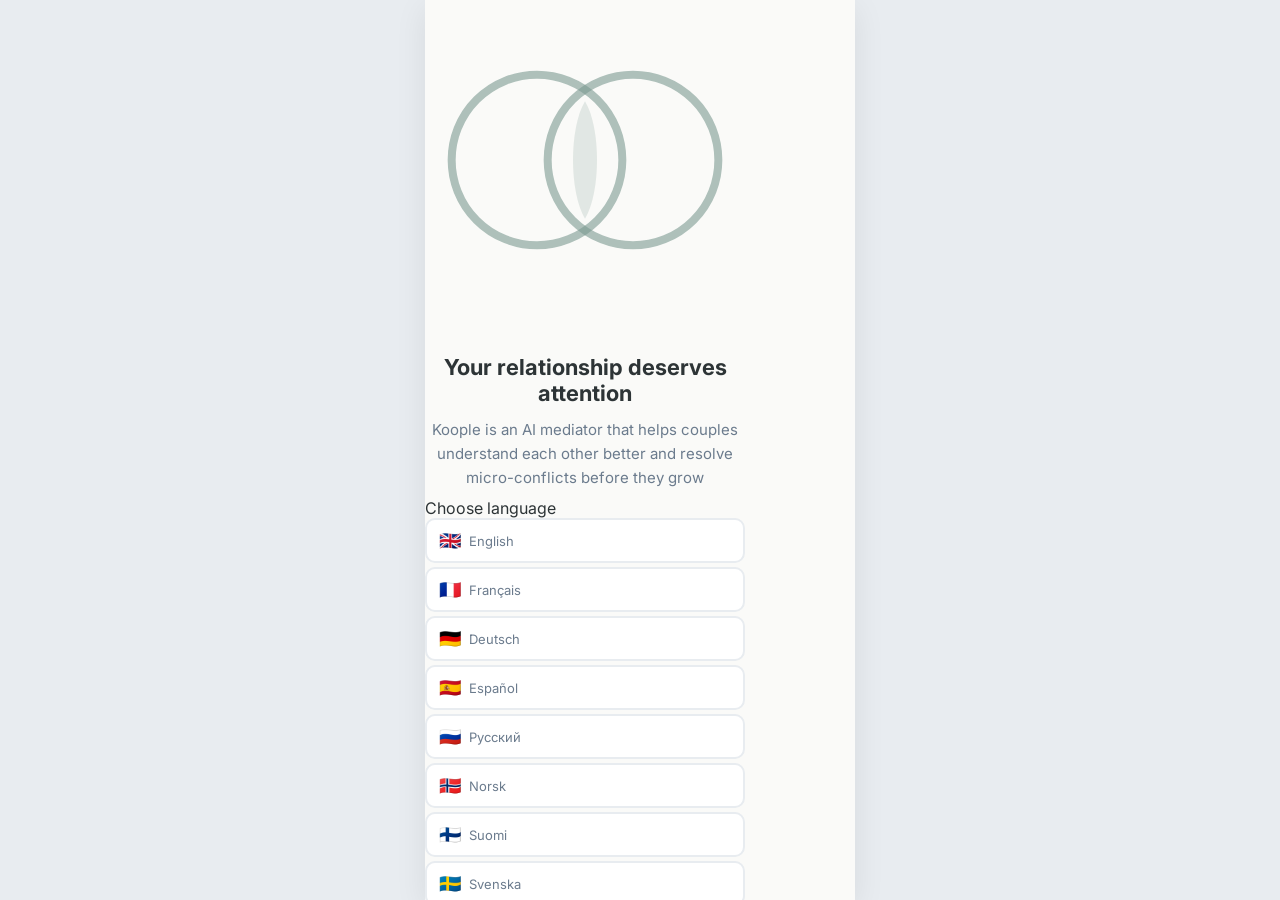
==== commit 867bd132: "feat: Major Koople overhaul — i18n (9 langs), real AI, calm redesign - Add i18n system with 9 langua" ====
--- a/koople/index.html
+++ b/koople/index.html
@@ -1,17 +1,75 @@
 <!DOCTYPE html>
-<html lang="ru">
+<html lang="en">
 <head>
     <meta charset="UTF-8">
     <meta name="viewport" content="width=device-width, initial-scale=1.0, maximum-scale=1.0, user-scalable=no">
-    <title>Koople — AI-медиатор для пар</title>
+    <title>Koople — AI Mediator for Couples</title>
     <link rel="preconnect" href="https://fonts.googleapis.com">
     <link href="https://fonts.googleapis.com/css2?family=Inter:wght@300;400;500;600;700;800&family=Playfair+Display:wght@600;700&display=swap" rel="stylesheet">
     <link rel="stylesheet" href="styles.css">
 </head>
 <body>
     <div id="app">
-        <!-- Welcome Screen -->
-        <div id="screen-welcome" class="screen active">
+        <!-- ═══════ Intro Slides (3 screens explaining the app) ═══════ -->
+        <div id="screen-intro" class="screen active">
+            <div class="intro-slides">
+                <div class="intro-slide active" data-slide="0">
+                    <div class="intro-slide-icon">
+                        <svg viewBox="0 0 120 120" fill="none">
+                            <circle cx="42" cy="60" r="32" stroke="var(--primary)" stroke-width="3" fill="none" opacity="0.6"/>
+                            <circle cx="78" cy="60" r="32" stroke="var(--primary)" stroke-width="3" fill="none" opacity="0.6"/>
+                            <path d="M60 38 C54 48, 54 72, 60 82 C66 72, 66 48, 60 38Z" fill="var(--primary)" opacity="0.2"/>
+                        </svg>
+                    </div>
+                    <h2 id="intro-title-0">Your relationship deserves attention</h2>
+                    <p id="intro-desc-0">Koople is an AI mediator that helps couples understand each other better and resolve micro-conflicts before they grow</p>
+                </div>
+                <div class="intro-slide" data-slide="1">
+                    <div class="intro-slide-icon">
+                        <svg viewBox="0 0 120 120" fill="none">
+                            <rect x="20" y="30" rx="16" ry="16" width="80" height="55" stroke="var(--primary)" stroke-width="3" fill="none" opacity="0.6"/>
+                            <circle cx="60" cy="58" r="12" stroke="var(--primary)" stroke-width="2.5" fill="var(--primary-light)"/>
+                            <path d="M55 58 L58 62 L66 54" stroke="var(--primary)" stroke-width="2.5" fill="none" stroke-linecap="round" stroke-linejoin="round"/>
+                        </svg>
+                    </div>
+                    <h2 id="intro-title-1">Safe and confidential</h2>
+                    <p id="intro-desc-1">Each partner communicates privately with AI. Your words are never shared directly — they are transformed into gentle challenges</p>
+                </div>
+                <div class="intro-slide" data-slide="2">
+                    <div class="intro-slide-icon">
+                        <svg viewBox="0 0 120 120" fill="none">
+                            <path d="M30 85 L50 50 L70 70 L90 35" stroke="var(--primary)" stroke-width="3" fill="none" stroke-linecap="round" stroke-linejoin="round" opacity="0.6"/>
+                            <circle cx="90" cy="35" r="6" fill="var(--primary)" opacity="0.4"/>
+                            <circle cx="50" cy="50" r="4" fill="var(--primary)" opacity="0.4"/>
+                            <circle cx="70" cy="70" r="4" fill="var(--primary)" opacity="0.4"/>
+                        </svg>
+                    </div>
+                    <h2 id="intro-title-2">Small steps, big changes</h2>
+                    <p id="intro-desc-2">Personalized mini-challenges help you both grow. Track progress and celebrate achievements together</p>
+                </div>
+
+                <!-- Language Selector -->
+                <div class="lang-selector" id="lang-selector">
+                    <p class="lang-selector-label" id="intro-lang-label">Choose language</p>
+                    <div class="lang-grid" id="lang-grid">
+                        <!-- Filled by JS -->
+                    </div>
+                </div>
+
+                <div class="intro-dots">
+                    <span class="intro-dot active" data-dot="0"></span>
+                    <span class="intro-dot" data-dot="1"></span>
+                    <span class="intro-dot" data-dot="2"></span>
+                </div>
+                <div class="intro-actions">
+                    <button class="btn btn-ghost btn-small" id="btn-intro-skip" onclick="app.skipIntro()">Skip</button>
+                    <button class="btn btn-primary btn-large" id="btn-intro-next" onclick="app.nextIntroSlide()">Next</button>
+                </div>
+            </div>
+        </div>
+
+        <!-- ═══════ Welcome Screen ═══════ -->
+        <div id="screen-welcome" class="screen">
             <div class="welcome-container">
                 <div class="welcome-logo">
                     <div class="logo-icon">
@@ -22,96 +80,96 @@
                         </svg>
                     </div>
                     <h1 class="logo-text">Koople</h1>
-                    <p class="logo-tagline">AI-медиатор для пар</p>
+                    <p class="logo-tagline" id="welcome-tagline">AI Mediator for Couples</p>
                 </div>
                 <div class="welcome-features">
                     <div class="feature-item">
                         <span class="feature-icon">&#x1F9E0;</span>
-                        <span>Понимание потребностей друг друга</span>
+                        <span id="welcome-feature1">Understanding each other's needs</span>
                     </div>
                     <div class="feature-item">
                         <span class="feature-icon">&#x1F4AC;</span>
-                        <span>Безопасное пространство для желаний</span>
+                        <span id="welcome-feature2">Safe space for wishes</span>
                     </div>
                     <div class="feature-item">
                         <span class="feature-icon">&#x1F3AF;</span>
-                        <span>Мягкие челленджи для роста</span>
+                        <span id="welcome-feature3">Gentle challenges for growth</span>
                     </div>
                 </div>
                 <div class="welcome-actions">
-                    <button class="btn btn-primary btn-large" onclick="app.startOnboarding()">Начать</button>
-                    <button class="btn btn-ghost" onclick="app.showLogin()">У меня есть аккаунт</button>
-                </div>
-            </div>
-        </div>
-
-        <!-- Login Screen -->
+                    <button class="btn btn-primary btn-large" id="btn-start" onclick="app.startOnboarding()">Get Started</button>
+                    <button class="btn btn-ghost" id="btn-login" onclick="app.showLogin()">I have an account</button>
+                </div>
+            </div>
+        </div>
+
+        <!-- ═══════ Login Screen ═══════ -->
         <div id="screen-login" class="screen">
             <div class="screen-content centered">
                 <button class="btn-back" onclick="app.navigate('welcome')">&#8592;</button>
                 <div class="logo-small">Koople</div>
-                <h2>Вход в аккаунт</h2>
+                <h2 id="login-title">Sign In</h2>
                 <form class="form-stack" onsubmit="event.preventDefault(); app.login()">
                     <div class="input-group">
-                        <label>Email или телефон</label>
+                        <label id="login-email-label">Email or phone</label>
                         <input type="text" id="login-email" placeholder="anna@example.com" required>
                     </div>
                     <div class="input-group">
-                        <label>Пароль</label>
+                        <label id="login-password-label">Password</label>
                         <input type="password" id="login-password" placeholder="&#8226;&#8226;&#8226;&#8226;&#8226;&#8226;&#8226;&#8226;" required>
                     </div>
-                    <button type="submit" class="btn btn-primary btn-large">Войти</button>
+                    <button type="submit" class="btn btn-primary btn-large" id="login-submit-btn">Sign In</button>
                 </form>
             </div>
         </div>
 
-        <!-- Setup Profile Screen -->
+        <!-- ═══════ Setup Profile Screen ═══════ -->
         <div id="screen-setup" class="screen">
             <div class="screen-content">
                 <button class="btn-back" onclick="app.navigate('welcome')">&#8592;</button>
                 <div class="setup-header">
-                    <h2>Расскажите о себе</h2>
-                    <p class="subtitle">Это поможет настроить приложение под вас</p>
+                    <h2 id="setup-title">Tell us about yourself</h2>
+                    <p class="subtitle" id="setup-subtitle">This will help personalize the app for you</p>
                 </div>
                 <form class="form-stack" onsubmit="event.preventDefault(); app.saveProfile()">
                     <div class="input-group">
-                        <label>Ваше имя</label>
-                        <input type="text" id="setup-name" placeholder="Как вас зовут?" required>
+                        <label id="setup-name-label">Your name</label>
+                        <input type="text" id="setup-name" placeholder="What's your name?" required>
                     </div>
                     <div class="input-group">
-                        <label>Имя партнёра</label>
-                        <input type="text" id="setup-partner" placeholder="Как зовут вашего партнёра?" required>
+                        <label id="setup-partner-label">Partner's name</label>
+                        <input type="text" id="setup-partner" placeholder="What's your partner's name?" required>
                     </div>
                     <div class="input-group">
-                        <label>Как давно вы вместе?</label>
+                        <label id="setup-duration-label">How long together?</label>
                         <select id="setup-duration" required>
-                            <option value="">Выберите...</option>
-                            <option value="<6m">Менее 6 месяцев</option>
-                            <option value="6m-1y">6 месяцев — 1 год</option>
-                            <option value="1-3y">1 — 3 года</option>
-                            <option value="3-5y">3 — 5 лет</option>
-                            <option value="5-10y">5 — 10 лет</option>
-                            <option value="10y+">Более 10 лет</option>
+                            <option value="" id="setup-dur-default">Select...</option>
+                            <option value="<6m" id="setup-dur-6m">Less than 6 months</option>
+                            <option value="6m-1y" id="setup-dur-6m1y">6 months — 1 year</option>
+                            <option value="1-3y" id="setup-dur-1-3y">1 — 3 years</option>
+                            <option value="3-5y" id="setup-dur-3-5y">3 — 5 years</option>
+                            <option value="5-10y" id="setup-dur-5-10y">5 — 10 years</option>
+                            <option value="10y+" id="setup-dur-10y">More than 10 years</option>
                         </select>
                     </div>
                     <div class="input-group">
-                        <label>Вы живёте вместе?</label>
+                        <label id="setup-living-label">Do you live together?</label>
                         <div class="toggle-group">
-                            <button type="button" class="toggle-btn active" data-value="yes" onclick="app.toggleSelect(this, 'setup-living')">Да</button>
-                            <button type="button" class="toggle-btn" data-value="no" onclick="app.toggleSelect(this, 'setup-living')">Нет</button>
+                            <button type="button" class="toggle-btn active" data-value="yes" onclick="app.toggleSelect(this, 'setup-living')" id="setup-yes-btn">Yes</button>
+                            <button type="button" class="toggle-btn" data-value="no" onclick="app.toggleSelect(this, 'setup-living')" id="setup-no-btn">No</button>
                         </div>
                         <input type="hidden" id="setup-living" value="yes">
                     </div>
                     <div class="input-group">
-                        <label>Email</label>
+                        <label id="setup-email-label">Email</label>
                         <input type="email" id="setup-email" placeholder="anna@example.com" required>
                     </div>
-                    <button type="submit" class="btn btn-primary btn-large">Далее</button>
+                    <button type="submit" class="btn btn-primary btn-large" id="setup-next-btn">Next</button>
                 </form>
             </div>
         </div>
 
-        <!-- Onboarding Questionnaire -->
+        <!-- ═══════ Onboarding Questionnaire ═══════ -->
         <div id="screen-onboarding" class="screen">
             <div class="screen-content">
                 <div class="onboarding-header">
@@ -122,7 +180,7 @@
                         </div>
                         <span class="progress-text" id="onboarding-progress-text">1 / 40</span>
                     </div>
-                    <button class="btn-skip" onclick="app.skipQuestion()">Пропустить</button>
+                    <button class="btn-skip" id="btn-skip-question" onclick="app.skipQuestion()">Skip</button>
                 </div>
                 <div class="onboarding-category" id="onboarding-category">
                     <span class="category-icon" id="category-icon"></span>
@@ -134,12 +192,31 @@
                     <div class="answer-area" id="answer-area"></div>
                 </div>
                 <div class="onboarding-footer">
-                    <button class="btn btn-primary btn-large" id="btn-next-question" onclick="app.nextQuestion()">Далее</button>
-                </div>
-            </div>
-        </div>
-
-        <!-- Onboarding Complete -->
+                    <button class="btn btn-primary btn-large" id="btn-next-question" onclick="app.nextQuestion()">Next</button>
+                </div>
+            </div>
+        </div>
+
+        <!-- ═══════ Milestone Overlay (shown at Q10, Q20, Q30) ═══════ -->
+        <div id="milestone-overlay" class="milestone-overlay">
+            <div class="milestone-card">
+                <div class="milestone-emoji" id="milestone-emoji">&#x1F389;</div>
+                <div class="milestone-progress-ring">
+                    <svg viewBox="0 0 100 100">
+                        <circle cx="50" cy="50" r="42" stroke="#e8e8e8" stroke-width="6" fill="none"/>
+                        <circle cx="50" cy="50" r="42" stroke="var(--primary)" stroke-width="6" fill="none"
+                            stroke-dasharray="263.89" id="milestone-ring-fill"
+                            stroke-linecap="round" transform="rotate(-90 50 50)"/>
+                    </svg>
+                    <span class="milestone-pct" id="milestone-pct">25%</span>
+                </div>
+                <h2 id="milestone-title">Great start!</h2>
+                <p id="milestone-desc">You've answered 10 questions. We already see patterns that will help your relationship!</p>
+                <button class="btn btn-primary btn-large" id="btn-milestone-continue" onclick="app.closeMilestone()">Continue</button>
+            </div>
+        </div>
+
+        <!-- ═══════ Onboarding Complete ═══════ -->
         <div id="screen-onboarding-complete" class="screen">
             <div class="screen-content centered">
                 <div class="completion-animation">
@@ -152,32 +229,32 @@
                         </svg>
                     </div>
                 </div>
-                <h2>Анкета заполнена!</h2>
-                <p class="subtitle">Koople анализирует ваши ответы и готовит персонализированные рекомендации для вашей пары</p>
+                <h2 id="complete-title">Questionnaire complete!</h2>
+                <p class="subtitle" id="complete-subtitle">Koople is analyzing your answers and preparing personalized recommendations for your couple</p>
                 <div class="invite-section">
-                    <h3>Пригласите партнёра</h3>
-                    <p>Чтобы AI-медиатор работал эффективно, партнёру тоже нужно пройти анкету</p>
+                    <h3 id="complete-invite-title">Invite your partner</h3>
+                    <p id="complete-invite-desc">For the AI mediator to work effectively, your partner needs to complete the questionnaire too</p>
                     <div class="invite-code-box">
                         <span class="invite-code" id="invite-code">KOOPLE-A7X9</span>
-                        <button class="btn-copy" onclick="app.copyInviteCode()">Копировать</button>
-                    </div>
-                    <button class="btn btn-secondary btn-large" onclick="app.shareInvite()">Отправить приглашение</button>
-                </div>
-                <button class="btn btn-primary btn-large" onclick="app.goToDashboard()">Перейти в приложение</button>
-            </div>
-        </div>
-
-        <!-- Dashboard / Home -->
+                        <button class="btn-copy" id="btn-copy" onclick="app.copyInviteCode()">Copy</button>
+                    </div>
+                    <button class="btn btn-secondary btn-large" id="btn-share" onclick="app.shareInvite()">Send invitation</button>
+                </div>
+                <button class="btn btn-primary btn-large" id="btn-go-dashboard" onclick="app.goToDashboard()">Go to app</button>
+            </div>
+        </div>
+
+        <!-- ═══════ Dashboard / Home ═══════ -->
         <div id="screen-dashboard" class="screen">
             <div class="dashboard-container">
                 <div class="dashboard-header">
                     <div class="header-left">
-                        <h1 class="greeting" id="greeting">Привет, Аня!</h1>
-                        <p class="greeting-sub">Как прошёл ваш день?</p>
+                        <h1 class="greeting" id="greeting">Hi there!</h1>
+                        <p class="greeting-sub" id="greeting-sub">This week's focus: Communication</p>
                     </div>
                     <div class="header-right">
                         <button class="avatar-btn" onclick="app.navigate('profile')">
-                            <div class="avatar" id="user-avatar">А</div>
+                            <div class="avatar" id="user-avatar">A</div>
                         </button>
                     </div>
                 </div>
@@ -185,7 +262,7 @@
                 <!-- Relationship Health Card -->
                 <div class="card card-health" onclick="app.navigate('insights')">
                     <div class="health-header">
-                        <span>Гармония пары</span>
+                        <span id="health-label">Couple Harmony</span>
                         <span class="health-trend">&#8593; +3%</span>
                     </div>
                     <div class="health-score">
@@ -196,21 +273,17 @@
                                     stroke-dasharray="263.89" stroke-dashoffset="52.78"
                                     stroke-linecap="round" transform="rotate(-90 50 50)" class="score-circle"/>
                             </svg>
-                            <span class="score-value">78</span>
-                        </div>
-                        <div class="score-details">
-                            <div class="score-detail"><span class="dot dot-green"></span> Коммуникация: 85%</div>
-                            <div class="score-detail"><span class="dot dot-yellow"></span> Быт: 62%</div>
-                            <div class="score-detail"><span class="dot dot-green"></span> Близость: 88%</div>
-                            <div class="score-detail"><span class="dot dot-orange"></span> Баланс: 70%</div>
+                            <span class="score-value" id="health-score-value">78</span>
+                        </div>
+                        <div class="score-details" id="score-details">
                         </div>
                     </div>
                 </div>
 
                 <!-- Active Challenges -->
                 <div class="section-header">
-                    <h2>Активные челленджи</h2>
-                    <button class="btn-link" onclick="app.navigate('challenges')">Все</button>
+                    <h2 id="dash-challenges-title">Active Challenges</h2>
+                    <button class="btn-link" id="dash-all-btn" onclick="app.navigate('challenges')">All</button>
                 </div>
                 <div class="challenges-scroll" id="active-challenges">
                     <!-- Filled by JS -->
@@ -220,25 +293,25 @@
                 <div class="quick-actions">
                     <button class="action-card" onclick="app.navigate('mediator')">
                         <span class="action-icon">&#x1F4AC;</span>
-                        <span class="action-label">Поговорить с медиатором</span>
+                        <span class="action-label" id="action-mediator">Talk to mediator</span>
                     </button>
                     <button class="action-card" onclick="app.showComplaintModal()">
                         <span class="action-icon">&#x1F614;</span>
-                        <span class="action-label">Меня кое-что беспокоит</span>
+                        <span class="action-label" id="action-complaint">Something bothers me</span>
                     </button>
                     <button class="action-card" onclick="app.showAppreciationModal()">
                         <span class="action-icon">&#x1F495;</span>
-                        <span class="action-label">Хочу похвалить партнёра</span>
+                        <span class="action-label" id="action-praise">Praise partner</span>
                     </button>
                     <button class="action-card" onclick="app.navigate('wishes')">
                         <span class="action-icon">&#x2B50;</span>
-                        <span class="action-label">Мои желания</span>
+                        <span class="action-label" id="action-wishes">My wishes</span>
                     </button>
                 </div>
 
                 <!-- Recent Activity -->
                 <div class="section-header">
-                    <h2>Недавнее</h2>
+                    <h2 id="dash-recent-title">Recent</h2>
                 </div>
                 <div class="activity-feed" id="activity-feed">
                     <!-- Filled by JS -->
@@ -248,30 +321,30 @@
             <nav class="bottom-nav">
                 <button class="nav-item active" onclick="app.navigate('dashboard')">
                     <svg viewBox="0 0 24 24" fill="none" stroke="currentColor" stroke-width="2"><path d="M3 12l2-2m0 0l7-7 7 7M5 10v10a1 1 0 001 1h3m10-11l2 2m-2-2v10a1 1 0 01-1 1h-3m-4 0a1 1 0 01-1-1v-4a1 1 0 011-1h2a1 1 0 011 1v4a1 1 0 01-1 1h-2z"/></svg>
-                    <span>Главная</span>
+                    <span class="nav-label" data-nav="home">Home</span>
                 </button>
                 <button class="nav-item" onclick="app.navigate('challenges')">
                     <svg viewBox="0 0 24 24" fill="none" stroke="currentColor" stroke-width="2"><path d="M13 10V3L4 14h7v7l9-11h-7z"/></svg>
-                    <span>Челленджи</span>
+                    <span class="nav-label" data-nav="challenges">Challenges</span>
                 </button>
                 <button class="nav-item nav-center" onclick="app.navigate('mediator')">
                     <div class="nav-center-icon">
                         <svg viewBox="0 0 24 24" fill="none" stroke="currentColor" stroke-width="2"><path d="M8 12h.01M12 12h.01M16 12h.01M21 12c0 4.418-4.03 8-9 8a9.863 9.863 0 01-4.255-.949L3 20l1.395-3.72C3.512 15.042 3 13.574 3 12c0-4.418 4.03-8 9-8s9 3.582 9 8z"/></svg>
                     </div>
-                    <span>Медиатор</span>
+                    <span class="nav-label" data-nav="mediator">Mediator</span>
                 </button>
                 <button class="nav-item" onclick="app.navigate('insights')">
                     <svg viewBox="0 0 24 24" fill="none" stroke="currentColor" stroke-width="2"><path d="M9 19v-6a2 2 0 00-2-2H5a2 2 0 00-2 2v6a2 2 0 002 2h2a2 2 0 002-2zm0 0V9a2 2 0 012-2h2a2 2 0 012 2v10m-6 0a2 2 0 002 2h2a2 2 0 002-2m0 0V5a2 2 0 012-2h2a2 2 0 012 2v14a2 2 0 01-2 2h-2a2 2 0 01-2-2z"/></svg>
-                    <span>Инсайты</span>
+                    <span class="nav-label" data-nav="insights">Insights</span>
                 </button>
                 <button class="nav-item" onclick="app.navigate('profile')">
                     <svg viewBox="0 0 24 24" fill="none" stroke="currentColor" stroke-width="2"><path d="M16 7a4 4 0 11-8 0 4 4 0 018 0zM12 14a7 7 0 00-7 7h14a7 7 0 00-7-7z"/></svg>
-                    <span>Профиль</span>
+                    <span class="nav-label" data-nav="profile">Profile</span>
                 </button>
             </nav>
         </div>
 
-        <!-- AI Mediator Chat -->
+        <!-- ═══════ AI Mediator Chat ═══════ -->
         <div id="screen-mediator" class="screen">
             <div class="chat-container">
                 <div class="chat-header">
@@ -287,7 +360,7 @@
                         </div>
                         <div>
                             <h3>Koople AI</h3>
-                            <span class="status-online">Ваш медиатор</span>
+                            <span class="status-online" id="chat-status">Your mediator</span>
                         </div>
                     </div>
                 </div>
@@ -295,12 +368,12 @@
                     <!-- Filled by JS -->
                 </div>
                 <div class="chat-suggestions" id="chat-suggestions">
-                    <button class="suggestion-chip" onclick="app.sendSuggestion(this)">Меня беспокоит бытовая привычка партнёра</button>
-                    <button class="suggestion-chip" onclick="app.sendSuggestion(this)">Хочу обсудить наши отношения</button>
-                    <button class="suggestion-chip" onclick="app.sendSuggestion(this)">Мне сложно сказать партнёру кое-что</button>
+                    <button class="suggestion-chip" id="suggestion-1" onclick="app.sendSuggestion(this)">A household habit bothers me</button>
+                    <button class="suggestion-chip" id="suggestion-2" onclick="app.sendSuggestion(this)">I want to discuss our relationship</button>
+                    <button class="suggestion-chip" id="suggestion-3" onclick="app.sendSuggestion(this)">I find it hard to tell my partner something</button>
                 </div>
                 <div class="chat-input-area">
-                    <textarea id="chat-input" placeholder="Расскажите, что вас беспокоит..." rows="1" oninput="app.autoGrow(this)"></textarea>
+                    <textarea id="chat-input" placeholder="Tell me what's on your mind..." rows="1" oninput="app.autoGrow(this)"></textarea>
                     <button class="btn-send" onclick="app.sendMessage()" id="btn-send">
                         <svg viewBox="0 0 24 24" fill="currentColor"><path d="M2.01 21L23 12 2.01 3 2 10l15 2-15 2z"/></svg>
                     </button>
@@ -309,40 +382,40 @@
             <nav class="bottom-nav">
                 <button class="nav-item" onclick="app.navigate('dashboard')">
                     <svg viewBox="0 0 24 24" fill="none" stroke="currentColor" stroke-width="2"><path d="M3 12l2-2m0 0l7-7 7 7M5 10v10a1 1 0 001 1h3m10-11l2 2m-2-2v10a1 1 0 01-1 1h-3m-4 0a1 1 0 01-1-1v-4a1 1 0 011-1h2a1 1 0 011 1v4a1 1 0 01-1 1h-2z"/></svg>
-                    <span>Главная</span>
+                    <span class="nav-label" data-nav="home">Home</span>
                 </button>
                 <button class="nav-item" onclick="app.navigate('challenges')">
                     <svg viewBox="0 0 24 24" fill="none" stroke="currentColor" stroke-width="2"><path d="M13 10V3L4 14h7v7l9-11h-7z"/></svg>
-                    <span>Челленджи</span>
+                    <span class="nav-label" data-nav="challenges">Challenges</span>
                 </button>
                 <button class="nav-item nav-center active" onclick="app.navigate('mediator')">
                     <div class="nav-center-icon">
                         <svg viewBox="0 0 24 24" fill="none" stroke="currentColor" stroke-width="2"><path d="M8 12h.01M12 12h.01M16 12h.01M21 12c0 4.418-4.03 8-9 8a9.863 9.863 0 01-4.255-.949L3 20l1.395-3.72C3.512 15.042 3 13.574 3 12c0-4.418 4.03-8 9-8s9 3.582 9 8z"/></svg>
                     </div>
-                    <span>Медиатор</span>
+                    <span class="nav-label" data-nav="mediator">Mediator</span>
                 </button>
                 <button class="nav-item" onclick="app.navigate('insights')">
                     <svg viewBox="0 0 24 24" fill="none" stroke="currentColor" stroke-width="2"><path d="M9 19v-6a2 2 0 00-2-2H5a2 2 0 00-2 2v6a2 2 0 002 2h2a2 2 0 002-2zm0 0V9a2 2 0 012-2h2a2 2 0 012 2v10m-6 0a2 2 0 002 2h2a2 2 0 002-2m0 0V5a2 2 0 012-2h2a2 2 0 012 2v14a2 2 0 01-2 2h-2a2 2 0 01-2-2z"/></svg>
-                    <span>Инсайты</span>
+                    <span class="nav-label" data-nav="insights">Insights</span>
                 </button>
                 <button class="nav-item" onclick="app.navigate('profile')">
                     <svg viewBox="0 0 24 24" fill="none" stroke="currentColor" stroke-width="2"><path d="M16 7a4 4 0 11-8 0 4 4 0 018 0zM12 14a7 7 0 00-7 7h14a7 7 0 00-7-7z"/></svg>
-                    <span>Профиль</span>
+                    <span class="nav-label" data-nav="profile">Profile</span>
                 </button>
             </nav>
         </div>
 
-        <!-- Challenges Screen -->
+        <!-- ═══════ Challenges Screen ═══════ -->
         <div id="screen-challenges" class="screen">
             <div class="screen-content with-nav">
                 <div class="page-header">
-                    <h1>Челленджи</h1>
-                    <p class="subtitle">Маленькие шаги к большим переменам</p>
+                    <h1 id="challenges-page-title">Challenges</h1>
+                    <p class="subtitle" id="challenges-page-subtitle">Small steps towards big changes</p>
                 </div>
                 <div class="tabs">
-                    <button class="tab active" onclick="app.switchChallengeTab('active', this)">Активные</button>
-                    <button class="tab" onclick="app.switchChallengeTab('completed', this)">Завершённые</button>
-                    <button class="tab" onclick="app.switchChallengeTab('suggested', this)">Предложенные</button>
+                    <button class="tab active" id="tab-active" onclick="app.switchChallengeTab('active', this)">Active</button>
+                    <button class="tab" id="tab-completed" onclick="app.switchChallengeTab('completed', this)">Completed</button>
+                    <button class="tab" id="tab-suggested" onclick="app.switchChallengeTab('suggested', this)">Suggested</button>
                 </div>
                 <div class="challenges-list" id="challenges-list">
                     <!-- Filled by JS -->
@@ -351,66 +424,60 @@
             <nav class="bottom-nav">
                 <button class="nav-item" onclick="app.navigate('dashboard')">
                     <svg viewBox="0 0 24 24" fill="none" stroke="currentColor" stroke-width="2"><path d="M3 12l2-2m0 0l7-7 7 7M5 10v10a1 1 0 001 1h3m10-11l2 2m-2-2v10a1 1 0 01-1 1h-3m-4 0a1 1 0 01-1-1v-4a1 1 0 011-1h2a1 1 0 011 1v4a1 1 0 01-1 1h-2z"/></svg>
-                    <span>Главная</span>
+                    <span class="nav-label" data-nav="home">Home</span>
                 </button>
                 <button class="nav-item active" onclick="app.navigate('challenges')">
                     <svg viewBox="0 0 24 24" fill="none" stroke="currentColor" stroke-width="2"><path d="M13 10V3L4 14h7v7l9-11h-7z"/></svg>
-                    <span>Челленджи</span>
+                    <span class="nav-label" data-nav="challenges">Challenges</span>
                 </button>
                 <button class="nav-item nav-center" onclick="app.navigate('mediator')">
                     <div class="nav-center-icon">
                         <svg viewBox="0 0 24 24" fill="none" stroke="currentColor" stroke-width="2"><path d="M8 12h.01M12 12h.01M16 12h.01M21 12c0 4.418-4.03 8-9 8a9.863 9.863 0 01-4.255-.949L3 20l1.395-3.72C3.512 15.042 3 13.574 3 12c0-4.418 4.03-8 9-8s9 3.582 9 8z"/></svg>
                     </div>
-                    <span>Медиатор</span>
+                    <span class="nav-label" data-nav="mediator">Mediator</span>
                 </button>
                 <button class="nav-item" onclick="app.navigate('insights')">
                     <svg viewBox="0 0 24 24" fill="none" stroke="currentColor" stroke-width="2"><path d="M9 19v-6a2 2 0 00-2-2H5a2 2 0 00-2 2v6a2 2 0 002 2h2a2 2 0 002-2zm0 0V9a2 2 0 012-2h2a2 2 0 012 2v10m-6 0a2 2 0 002 2h2a2 2 0 002-2m0 0V5a2 2 0 012-2h2a2 2 0 012 2v14a2 2 0 01-2 2h-2a2 2 0 01-2-2z"/></svg>
-                    <span>Инсайты</span>
+                    <span class="nav-label" data-nav="insights">Insights</span>
                 </button>
                 <button class="nav-item" onclick="app.navigate('profile')">
                     <svg viewBox="0 0 24 24" fill="none" stroke="currentColor" stroke-width="2"><path d="M16 7a4 4 0 11-8 0 4 4 0 018 0zM12 14a7 7 0 00-7 7h14a7 7 0 00-7-7z"/></svg>
-                    <span>Профиль</span>
+                    <span class="nav-label" data-nav="profile">Profile</span>
                 </button>
             </nav>
         </div>
 
-        <!-- Insights Screen -->
+        <!-- ═══════ Insights Screen ═══════ -->
         <div id="screen-insights" class="screen">
             <div class="screen-content with-nav">
                 <div class="page-header">
-                    <h1>Инсайты</h1>
-                    <p class="subtitle">Аналитика вашей пары</p>
+                    <h1 id="insights-page-title">Insights</h1>
+                    <p class="subtitle" id="insights-page-subtitle">Your couple analytics</p>
                 </div>
 
                 <div class="insights-grid">
                     <div class="insight-card">
                         <div class="insight-header">
                             <span>&#x1F4AA;</span>
-                            <h3>Сильные стороны</h3>
-                        </div>
-                        <ul class="insight-list">
-                            <li class="positive">Эмоциональная близость</li>
-                            <li class="positive">Общие ценности и цели</li>
-                            <li class="positive">Физическая привязанность</li>
+                            <h3 id="strengths-title">Strengths</h3>
+                        </div>
+                        <ul class="insight-list" id="strengths-list">
                         </ul>
                     </div>
 
                     <div class="insight-card">
                         <div class="insight-header">
                             <span>&#x1F331;</span>
-                            <h3>Зоны роста</h3>
-                        </div>
-                        <ul class="insight-list">
-                            <li class="growth">Распределение бытовых обязанностей</li>
-                            <li class="growth">Обсуждение финансовых планов</li>
-                            <li class="growth">Личное пространство</li>
+                            <h3 id="growth-title">Growth areas</h3>
+                        </div>
+                        <ul class="insight-list" id="growth-list">
                         </ul>
                     </div>
 
                     <div class="insight-card full-width">
                         <div class="insight-header">
                             <span>&#x1F4CA;</span>
-                            <h3>Совместимость по категориям</h3>
+                            <h3 id="compat-title">Compatibility by category</h3>
                         </div>
                         <div class="compatibility-bars" id="compatibility-bars">
                             <!-- Filled by JS -->
@@ -420,7 +487,7 @@
                     <div class="insight-card full-width">
                         <div class="insight-header">
                             <span>&#x1F4C8;</span>
-                            <h3>Прогресс за месяц</h3>
+                            <h3 id="progress-title">Monthly progress</h3>
                         </div>
                         <div class="progress-chart" id="progress-chart">
                             <!-- Filled by JS -->
@@ -430,7 +497,7 @@
                     <div class="insight-card full-width">
                         <div class="insight-header">
                             <span>&#x1F4A1;</span>
-                            <h3>Рекомендации AI</h3>
+                            <h3 id="recs-title">AI Recommendations</h3>
                         </div>
                         <div class="ai-recommendations" id="ai-recommendations">
                             <!-- Filled by JS -->
@@ -441,36 +508,36 @@
             <nav class="bottom-nav">
                 <button class="nav-item" onclick="app.navigate('dashboard')">
                     <svg viewBox="0 0 24 24" fill="none" stroke="currentColor" stroke-width="2"><path d="M3 12l2-2m0 0l7-7 7 7M5 10v10a1 1 0 001 1h3m10-11l2 2m-2-2v10a1 1 0 01-1 1h-3m-4 0a1 1 0 01-1-1v-4a1 1 0 011-1h2a1 1 0 011 1v4a1 1 0 01-1 1h-2z"/></svg>
-                    <span>Главная</span>
+                    <span class="nav-label" data-nav="home">Home</span>
                 </button>
                 <button class="nav-item" onclick="app.navigate('challenges')">
                     <svg viewBox="0 0 24 24" fill="none" stroke="currentColor" stroke-width="2"><path d="M13 10V3L4 14h7v7l9-11h-7z"/></svg>
-                    <span>Челленджи</span>
+                    <span class="nav-label" data-nav="challenges">Challenges</span>
                 </button>
                 <button class="nav-item nav-center" onclick="app.navigate('mediator')">
                     <div class="nav-center-icon">
                         <svg viewBox="0 0 24 24" fill="none" stroke="currentColor" stroke-width="2"><path d="M8 12h.01M12 12h.01M16 12h.01M21 12c0 4.418-4.03 8-9 8a9.863 9.863 0 01-4.255-.949L3 20l1.395-3.72C3.512 15.042 3 13.574 3 12c0-4.418 4.03-8 9-8s9 3.582 9 8z"/></svg>
                     </div>
-                    <span>Медиатор</span>
+                    <span class="nav-label" data-nav="mediator">Mediator</span>
                 </button>
                 <button class="nav-item active" onclick="app.navigate('insights')">
                     <svg viewBox="0 0 24 24" fill="none" stroke="currentColor" stroke-width="2"><path d="M9 19v-6a2 2 0 00-2-2H5a2 2 0 00-2 2v6a2 2 0 002 2h2a2 2 0 002-2zm0 0V9a2 2 0 012-2h2a2 2 0 012 2v10m-6 0a2 2 0 002 2h2a2 2 0 002-2m0 0V5a2 2 0 012-2h2a2 2 0 012 2v14a2 2 0 01-2 2h-2a2 2 0 01-2-2z"/></svg>
-                    <span>Инсайты</span>
+                    <span class="nav-label" data-nav="insights">Insights</span>
                 </button>
                 <button class="nav-item" onclick="app.navigate('profile')">
                     <svg viewBox="0 0 24 24" fill="none" stroke="currentColor" stroke-width="2"><path d="M16 7a4 4 0 11-8 0 4 4 0 018 0zM12 14a7 7 0 00-7 7h14a7 7 0 00-7-7z"/></svg>
-                    <span>Профиль</span>
+                    <span class="nav-label" data-nav="profile">Profile</span>
                 </button>
             </nav>
         </div>
 
-        <!-- Wishes Screen -->
+        <!-- ═══════ Wishes Screen ═══════ -->
         <div id="screen-wishes" class="screen">
             <div class="screen-content with-nav">
                 <div class="page-header">
                     <button class="btn-back" onclick="app.navigate('dashboard')">&#8592;</button>
-                    <h1>Мои желания</h1>
-                    <p class="subtitle">Расскажите AI, чего бы вы хотели от партнёра</p>
+                    <h1 id="wishes-page-title">My Wishes</h1>
+                    <p class="subtitle" id="wishes-page-subtitle">Tell AI what you'd like from your partner</p>
                 </div>
                 <div class="wishes-list" id="wishes-list">
                     <!-- Filled by JS -->
@@ -480,80 +547,78 @@
             <nav class="bottom-nav">
                 <button class="nav-item" onclick="app.navigate('dashboard')">
                     <svg viewBox="0 0 24 24" fill="none" stroke="currentColor" stroke-width="2"><path d="M3 12l2-2m0 0l7-7 7 7M5 10v10a1 1 0 001 1h3m10-11l2 2m-2-2v10a1 1 0 01-1 1h-3m-4 0a1 1 0 01-1-1v-4a1 1 0 011-1h2a1 1 0 011 1v4a1 1 0 01-1 1h-2z"/></svg>
-                    <span>Главная</span>
+                    <span class="nav-label" data-nav="home">Home</span>
                 </button>
                 <button class="nav-item" onclick="app.navigate('challenges')">
                     <svg viewBox="0 0 24 24" fill="none" stroke="currentColor" stroke-width="2"><path d="M13 10V3L4 14h7v7l9-11h-7z"/></svg>
-                    <span>Челленджи</span>
+                    <span class="nav-label" data-nav="challenges">Challenges</span>
                 </button>
                 <button class="nav-item nav-center" onclick="app.navigate('mediator')">
                     <div class="nav-center-icon">
                         <svg viewBox="0 0 24 24" fill="none" stroke="currentColor" stroke-width="2"><path d="M8 12h.01M12 12h.01M16 12h.01M21 12c0 4.418-4.03 8-9 8a9.863 9.863 0 01-4.255-.949L3 20l1.395-3.72C3.512 15.042 3 13.574 3 12c0-4.418 4.03-8 9-8s9 3.582 9 8z"/></svg>
                     </div>
-                    <span>Медиатор</span>
+                    <span class="nav-label" data-nav="mediator">Mediator</span>
                 </button>
                 <button class="nav-item" onclick="app.navigate('insights')">
                     <svg viewBox="0 0 24 24" fill="none" stroke="currentColor" stroke-width="2"><path d="M9 19v-6a2 2 0 00-2-2H5a2 2 0 00-2 2v6a2 2 0 002 2h2a2 2 0 002-2zm0 0V9a2 2 0 012-2h2a2 2 0 012 2v10m-6 0a2 2 0 002 2h2a2 2 0 002-2m0 0V5a2 2 0 012-2h2a2 2 0 012 2v14a2 2 0 01-2 2h-2a2 2 0 01-2-2z"/></svg>
-                    <span>Инсайты</span>
+                    <span class="nav-label" data-nav="insights">Insights</span>
                 </button>
                 <button class="nav-item" onclick="app.navigate('profile')">
                     <svg viewBox="0 0 24 24" fill="none" stroke="currentColor" stroke-width="2"><path d="M16 7a4 4 0 11-8 0 4 4 0 018 0zM12 14a7 7 0 00-7 7h14a7 7 0 00-7-7z"/></svg>
-                    <span>Профиль</span>
+                    <span class="nav-label" data-nav="profile">Profile</span>
                 </button>
             </nav>
         </div>
 
-        <!-- Profile Screen -->
+        <!-- ═══════ Profile Screen ═══════ -->
         <div id="screen-profile" class="screen">
             <div class="screen-content with-nav">
                 <div class="profile-header-section">
-                    <div class="profile-avatar-large">А</div>
-                    <h2 id="profile-name">Аня</h2>
-                    <p class="profile-partner">в паре с <strong id="profile-partner-name">Миша</strong></p>
-                    <div class="profile-stats">
-                        <div class="stat">
-                            <span class="stat-value">23</span>
-                            <span class="stat-label">дня вместе</span>
-                        </div>
-                        <div class="stat">
-                            <span class="stat-value">12</span>
-                            <span class="stat-label">челленджей</span>
-                        </div>
-                        <div class="stat">
-                            <span class="stat-value">78%</span>
-                            <span class="stat-label">гармония</span>
-                        </div>
+                    <div class="profile-avatar-large">A</div>
+                    <h2 id="profile-name">User</h2>
+                    <p class="profile-partner"><span id="profile-couple-label">in a couple with</span> <strong id="profile-partner-name">Partner</strong></p>
+                    <div class="profile-stats" id="profile-stats">
                     </div>
                 </div>
                 <div class="settings-list">
                     <button class="settings-item" onclick="app.navigate('onboarding')">
                         <span>&#x1F4CB;</span>
-                        <span>Пройти анкету заново</span>
+                        <span id="settings-retake">Retake questionnaire</span>
                         <span class="arrow">&#8250;</span>
                     </button>
                     <button class="settings-item" onclick="app.showInvitePartner()">
                         <span>&#x1F48C;</span>
-                        <span>Пригласить партнёра</span>
-                        <span class="arrow">&#8250;</span>
-                    </button>
-                    <button class="settings-item">
+                        <span id="settings-invite">Invite partner</span>
+                        <span class="arrow">&#8250;</span>
+                    </button>
+                    <button class="settings-item" onclick="app.showLanguageModal()">
+                        <span>&#x1F310;</span>
+                        <span id="settings-language">Language</span>
+                        <span class="arrow">&#8250;</span>
+                    </button>
+                    <button class="settings-item" onclick="app.showAISettings()">
+                        <span>&#x1F916;</span>
+                        <span id="settings-ai">AI Settings</span>
+                        <span class="arrow">&#8250;</span>
+                    </button>
+                    <button class="settings-item" onclick="app.showNotifications()">
                         <span>&#x1F514;</span>
-                        <span>Уведомления</span>
-                        <span class="arrow">&#8250;</span>
-                    </button>
-                    <button class="settings-item">
+                        <span id="settings-notif">Notifications</span>
+                        <span class="arrow">&#8250;</span>
+                    </button>
+                    <button class="settings-item" onclick="app.showPrivacy()">
                         <span>&#x1F512;</span>
-                        <span>Приватность</span>
-                        <span class="arrow">&#8250;</span>
-                    </button>
-                    <button class="settings-item">
+                        <span id="settings-privacy">Privacy</span>
+                        <span class="arrow">&#8250;</span>
+                    </button>
+                    <button class="settings-item" onclick="app.showHelp()">
                         <span>&#x2753;</span>
-                        <span>Помощь и поддержка</span>
+                        <span id="settings-help">Help & support</span>
                         <span class="arrow">&#8250;</span>
                     </button>
                     <button class="settings-item" onclick="app.showAbout()">
                         <span>&#x2139;&#xFE0F;</span>
-                        <span>О приложении</span>
+                        <span id="settings-about">About</span>
                         <span class="arrow">&#8250;</span>
                     </button>
                 </div>
@@ -561,30 +626,30 @@
             <nav class="bottom-nav">
                 <button class="nav-item" onclick="app.navigate('dashboard')">
                     <svg viewBox="0 0 24 24" fill="none" stroke="currentColor" stroke-width="2"><path d="M3 12l2-2m0 0l7-7 7 7M5 10v10a1 1 0 001 1h3m10-11l2 2m-2-2v10a1 1 0 01-1 1h-3m-4 0a1 1 0 01-1-1v-4a1 1 0 011-1h2a1 1 0 011 1v4a1 1 0 01-1 1h-2z"/></svg>
-                    <span>Главная</span>
+                    <span class="nav-label" data-nav="home">Home</span>
                 </button>
                 <button class="nav-item" onclick="app.navigate('challenges')">
                     <svg viewBox="0 0 24 24" fill="none" stroke="currentColor" stroke-width="2"><path d="M13 10V3L4 14h7v7l9-11h-7z"/></svg>
-                    <span>Челленджи</span>
+                    <span class="nav-label" data-nav="challenges">Challenges</span>
                 </button>
                 <button class="nav-item nav-center" onclick="app.navigate('mediator')">
                     <div class="nav-center-icon">
                         <svg viewBox="0 0 24 24" fill="none" stroke="currentColor" stroke-width="2"><path d="M8 12h.01M12 12h.01M16 12h.01M21 12c0 4.418-4.03 8-9 8a9.863 9.863 0 01-4.255-.949L3 20l1.395-3.72C3.512 15.042 3 13.574 3 12c0-4.418 4.03-8 9-8s9 3.582 9 8z"/></svg>
                     </div>
-                    <span>Медиатор</span>
+                    <span class="nav-label" data-nav="mediator">Mediator</span>
                 </button>
                 <button class="nav-item" onclick="app.navigate('insights')">
                     <svg viewBox="0 0 24 24" fill="none" stroke="currentColor" stroke-width="2"><path d="M9 19v-6a2 2 0 00-2-2H5a2 2 0 00-2 2v6a2 2 0 002 2h2a2 2 0 002-2zm0 0V9a2 2 0 012-2h2a2 2 0 012 2v10m-6 0a2 2 0 002 2h2a2 2 0 002-2m0 0V5a2 2 0 012-2h2a2 2 0 012 2v14a2 2 0 01-2 2h-2a2 2 0 01-2-2z"/></svg>
-                    <span>Инсайты</span>
+                    <span class="nav-label" data-nav="insights">Insights</span>
                 </button>
                 <button class="nav-item active" onclick="app.navigate('profile')">
                     <svg viewBox="0 0 24 24" fill="none" stroke="currentColor" stroke-width="2"><path d="M16 7a4 4 0 11-8 0 4 4 0 018 0zM12 14a7 7 0 00-7 7h14a7 7 0 00-7-7z"/></svg>
-                    <span>Профиль</span>
+                    <span class="nav-label" data-nav="profile">Profile</span>
                 </button>
             </nav>
         </div>
 
-        <!-- Modal Overlay -->
+        <!-- ═══════ Modal Overlay ═══════ -->
         <div id="modal-overlay" class="modal-overlay" onclick="app.closeModal(event)">
             <div class="modal" id="modal-content" onclick="event.stopPropagation()">
                 <!-- Filled by JS -->
@@ -592,7 +657,9 @@
         </div>
     </div>
 
+    <script src="i18n.js"></script>
     <script src="data.js"></script>
+    <script src="ai-service.js"></script>
     <script src="app.js"></script>
 </body>
 </html>
--- a/koople/styles.css
+++ b/koople/styles.css
@@ -1,27 +1,27 @@
 /* ============================================================
-   KOOPLE — Styles
-   Mobile-first, app-like design
+   KOOPLE — Styles v2.0
+   Calm, elegant, mobile-first design
    ============================================================ */
 
 :root {
-    --primary: #6C5CE7;
-    --primary-dark: #5A4BD1;
-    --primary-light: #E8E5FC;
-    --primary-gradient: linear-gradient(135deg, #6C5CE7 0%, #a29bfe 100%);
-    --secondary: #00cec9;
-    --accent: #fd79a8;
-    --bg: #f8f9fe;
+    --primary: #7C9A92;
+    --primary-dark: #6B8A82;
+    --primary-light: #EDF3F1;
+    --primary-gradient: linear-gradient(135deg, #7C9A92 0%, #A8C5BC 100%);
+    --secondary: #D4A574;
+    --accent: #C5917A;
+    --bg: #FAFAF8;
     --bg-card: #ffffff;
-    --text-primary: #1a1a2e;
-    --text-secondary: #6b7280;
-    --text-tertiary: #9ca3af;
-    --border: #e5e7eb;
-    --border-light: #f0f0f5;
-    --shadow-sm: 0 1px 3px rgba(0,0,0,0.06);
-    --shadow-md: 0 4px 12px rgba(0,0,0,0.08);
-    --shadow-lg: 0 8px 30px rgba(0,0,0,0.12);
-    --radius-sm: 8px;
-    --radius-md: 12px;
+    --text-primary: #2D3436;
+    --text-secondary: #6B7B8D;
+    --text-tertiary: #9BA8B4;
+    --border: #E8ECF0;
+    --border-light: #F2F4F6;
+    --shadow-sm: 0 1px 3px rgba(0,0,0,0.04);
+    --shadow-md: 0 4px 12px rgba(0,0,0,0.06);
+    --shadow-lg: 0 8px 30px rgba(0,0,0,0.08);
+    --radius-sm: 10px;
+    --radius-md: 14px;
     --radius-lg: 20px;
     --radius-xl: 28px;
     --nav-height: 72px;
@@ -120,12 +120,12 @@
     color: white;
     padding: 14px 28px;
     font-size: 16px;
-    box-shadow: 0 4px 15px rgba(108, 92, 231, 0.3);
+    box-shadow: 0 4px 15px rgba(124, 154, 146, 0.25);
 }
 
 .btn-primary:hover {
     transform: translateY(-1px);
-    box-shadow: 0 6px 20px rgba(108, 92, 231, 0.4);
+    box-shadow: 0 6px 20px rgba(124, 154, 146, 0.35);
 }
 
 .btn-primary:active {
@@ -213,7 +213,7 @@
     justify-content: center;
     padding: 40px 24px;
     text-align: center;
-    background: linear-gradient(180deg, #f0eeff 0%, var(--bg) 50%);
+    background: linear-gradient(180deg, var(--primary-light) 0%, var(--bg) 60%);
 }
 
 .welcome-logo {
@@ -251,6 +251,71 @@
     margin-bottom: 24px;
 }
 
+/* ── Intro Slides ──────────────────────────────────────── */
+.intro-slides {
+    width: 100%;
+    max-width: 320px;
+    margin-bottom: 32px;
+}
+
+.intro-slide {
+    display: none;
+    text-align: center;
+    animation: fadeSlide 0.4s ease;
+}
+
+.intro-slide.active {
+    display: block;
+}
+
+@keyframes fadeSlide {
+    from { opacity: 0; transform: translateY(12px); }
+    to { opacity: 1; transform: translateY(0); }
+}
+
+.intro-slide-icon {
+    font-size: 56px;
+    margin-bottom: 20px;
+    display: block;
+}
+
+.intro-slide h2 {
+    font-size: 22px;
+    font-weight: 700;
+    margin-bottom: 12px;
+    color: var(--text-primary);
+}
+
+.intro-slide p {
+    font-size: 15px;
+    line-height: 1.6;
+    color: var(--text-secondary);
+}
+
+.intro-dots {
+    display: flex;
+    gap: 8px;
+    justify-content: center;
+    margin: 24px 0;
+}
+
+.intro-dot {
+    width: 8px;
+    height: 8px;
+    border-radius: 50%;
+    background: var(--border);
+    border: none;
+    cursor: pointer;
+    padding: 0;
+    transition: all 0.3s;
+}
+
+.intro-dot.active {
+    background: var(--primary);
+    width: 24px;
+    border-radius: 4px;
+}
+
 .welcome-features {
     margin-bottom: 48px;
     width: 100%;
@@ -278,6 +343,44 @@
     display: flex;
     flex-direction: column;
     gap: 12px;
+}
+
+/* ── Language Selector ─────────────────────────────────── */
+.lang-selector {
+    display: grid;
+    grid-template-columns: 1fr 1fr 1fr;
+    gap: 8px;
+    margin-top: 8px;
+}
+
+.lang-option {
+    display: flex;
+    align-items: center;
+    gap: 8px;
+    padding: 10px 12px;
+    border: 2px solid var(--border);
+    border-radius: var(--radius-sm);
+    background: white;
+    cursor: pointer;
+    font-size: 13px;
+    font-family: inherit;
+    color: var(--text-secondary);
+    transition: all 0.2s;
+}
+
+.lang-option:hover {
+    border-color: var(--primary-light);
+}
+
+.lang-option.selected {
+    border-color: var(--primary);
+    background: var(--primary-light);
+    color: var(--primary);
+    font-weight: 600;
+}
+
+.lang-flag {
+    font-size: 18px;
 }
 
 /* ── Forms ──────────────────────────────────────────────── */
@@ -395,7 +498,7 @@
 }
 
 .progress-fill.complete {
-    background: #4ade80;
+    background: #6BBF8A;
 }
 
 .progress-text {
@@ -467,7 +570,7 @@
 
 .option-btn:hover {
     border-color: var(--primary-light);
-    background: #fafafe;
+    background: #fafafa;
 }
 
 .option-btn.selected {
@@ -580,6 +683,67 @@
     border-top: 1px solid var(--border-light);
 }
 
+/* ── Milestone Overlay ─────────────────────────────────── */
+.milestone-overlay {
+    position: fixed;
+    top: 0; left: 0; right: 0; bottom: 0;
+    background: rgba(0,0,0,0.6);
+    display: none;
+    align-items: center;
+    justify-content: center;
+    z-index: 250;
+    padding: 24px;
+}
+
+.milestone-overlay.active {
+    display: flex;
+}
+
+.milestone-card {
+    background: white;
+    border-radius: var(--radius-xl);
+    padding: 40px 32px;
+    text-align: center;
+    max-width: 340px;
+    width: 100%;
+    animation: milestoneIn 0.5s ease;
+}
+
+@keyframes milestoneIn {
+    from { opacity: 0; transform: scale(0.85) translateY(20px); }
+    to { opacity: 1; transform: scale(1) translateY(0); }
+}
+
+.milestone-emoji {
+    font-size: 64px;
+    display: block;
+    margin-bottom: 16px;
+}
+
+.milestone-card h2 {
+    font-size: 24px;
+    font-weight: 700;
+    margin-bottom: 12px;
+    color: var(--text-primary);
+}
+
+.milestone-card p {
+    font-size: 15px;
+    color: var(--text-secondary);
+    line-height: 1.6;
+    margin-bottom: 8px;
+}
+
+.milestone-progress-ring {
+    width: 80px;
+    height: 80px;
+    margin: 16px auto;
+}
+
+.milestone-card .btn {
+    margin-top: 20px;
+}
+
 /* ── Completion Screen ──────────────────────────────────── */
 .completion-animation {
     margin-bottom: 24px;
@@ -784,10 +948,10 @@
     flex-shrink: 0;
 }
 
-.dot-green { background: #4ade80; }
-.dot-yellow { background: #facc15; }
-.dot-orange { background: #fb923c; }
-.dot-red { background: #f87171; }
+.dot-green { background: #6BBF8A; }
+.dot-yellow { background: #E5C76B; }
+.dot-orange { background: #D4A574; }
+.dot-red { background: #D48A8A; }
 
 /* ── Section Headers ────────────────────────────────────── */
 .section-header {
@@ -992,7 +1156,7 @@
     display: flex;
     align-items: center;
     justify-content: center;
-    box-shadow: 0 4px 15px rgba(108, 92, 231, 0.3);
+    box-shadow: 0 4px 15px rgba(124, 154, 146, 0.3);
 }
 
 .nav-center-icon svg {
@@ -1000,7 +1164,7 @@
 }
 
 .nav-center.active .nav-center-icon {
-    box-shadow: 0 4px 20px rgba(108, 92, 231, 0.5);
+    box-shadow: 0 4px 20px rgba(124, 154, 146, 0.5);
 }
 
 /* ── Chat ───────────────────────────────────────────────── */
@@ -1405,13 +1569,13 @@
 }
 
 .insight-list li.positive {
-    background: #ecfdf5;
-    color: #065f46;
+    background: #EDF5F0;
+    color: #3B7A57;
 }
 
 .insight-list li.growth {
-    background: #fffbeb;
-    color: #92400e;
+    background: #FDF6EC;
+    color: #8B6914;
 }
 
 /* ── Compatibility Bars ─────────────────────────────────── */
@@ -1501,18 +1665,18 @@
 }
 
 .recommendation-card.priority-high {
-    background: #fef2f2;
-    border-color: #f87171;
+    background: #FDF0EF;
+    border-color: #D48A8A;
 }
 
 .recommendation-card.priority-medium {
-    background: #fffbeb;
-    border-color: #facc15;
+    background: #FDF6EC;
+    border-color: #E5C76B;
 }
 
 .recommendation-card.priority-low {
-    background: #ecfdf5;
-    border-color: #4ade80;
+    background: #EDF5F0;
+    border-color: #6BBF8A;
 }
 
 .recommendation-card h4 {
@@ -1561,13 +1725,13 @@
 }
 
 .wish-status.in_progress {
-    background: #fffbeb;
-    color: #92400e;
+    background: #FDF6EC;
+    color: #8B6914;
 }
 
 .wish-status.fulfilled {
-    background: #ecfdf5;
-    color: #065f46;
+    background: #EDF5F0;
+    color: #3B7A57;
 }
 
 .wish-date {
@@ -1699,7 +1863,7 @@
     left: 0;
     right: 0;
     bottom: 0;
-    background: rgba(0,0,0,0.5);
+    background: rgba(0,0,0,0.45);
     display: none;
     align-items: flex-end;
     justify-content: center;
@@ -1832,10 +1996,207 @@
     transform: translateX(-50%) translateY(0);
 }
 
+/* ── Settings Toggles (Modal) ──────────────────────────── */
+.settings-toggles {
+    display: flex;
+    flex-direction: column;
+    gap: 4px;
+}
+
+.setting-row {
+    display: flex;
+    align-items: center;
+    justify-content: space-between;
+    padding: 14px 0;
+    border-bottom: 1px solid var(--border-light);
+    font-size: 15px;
+}
+
+.setting-row:last-child {
+    border-bottom: none;
+}
+
+.toggle-pill {
+    width: 48px;
+    height: 28px;
+    border-radius: 14px;
+    background: var(--border);
+    cursor: pointer;
+    position: relative;
+    transition: background 0.3s;
+    flex-shrink: 0;
+}
+
+.toggle-pill::after {
+    content: '';
+    position: absolute;
+    top: 3px;
+    left: 3px;
+    width: 22px;
+    height: 22px;
+    border-radius: 50%;
+    background: white;
+    box-shadow: 0 1px 3px rgba(0,0,0,0.15);
+    transition: transform 0.3s;
+}
+
+.toggle-pill.active {
+    background: var(--primary);
+}
+
+.toggle-pill.active::after {
+    transform: translateX(20px);
+}
+
+/* ── Privacy Info (Modal) ──────────────────────────────── */
+.privacy-info {
+    display: flex;
+    flex-direction: column;
+    gap: 16px;
+}
+
+.privacy-item {
+    padding: 14px;
+    background: var(--bg);
+    border-radius: var(--radius-md);
+}
+
+.privacy-item strong {
+    display: block;
+    font-size: 15px;
+    margin-bottom: 4px;
+}
+
+.privacy-item p {
+    font-size: 13px;
+    color: var(--text-secondary);
+    line-height: 1.4;
+}
+
+/* ── Help Steps (Modal) ────────────────────────────────── */
+.help-steps {
+    display: flex;
+    flex-direction: column;
+    gap: 16px;
+}
+
+.help-step {
+    display: flex;
+    align-items: flex-start;
+    gap: 14px;
+}
+
+.help-num {
+    width: 32px;
+    height: 32px;
+    border-radius: 50%;
+    background: var(--primary-gradient);
+    color: white;
+    display: flex;
+    align-items: center;
+    justify-content: center;
+    font-size: 14px;
+    font-weight: 700;
+    flex-shrink: 0;
+}
+
+.help-step strong {
+    display: block;
+    font-size: 15px;
+    margin-bottom: 2px;
+}
+
+.help-step p {
+    font-size: 13px;
+    color: var(--text-secondary);
+    line-height: 1.4;
+}
+
+/* ── AI Settings (Modal) ───────────────────────────────── */
+.ai-config-form {
+    display: flex;
+    flex-direction: column;
+    gap: 16px;
+}
+
+.ai-config-form .input-group {
+    margin: 0;
+}
+
+.ai-status {
+    display: flex;
+    align-items: center;
+    gap: 8px;
+    padding: 12px;
+    border-radius: var(--radius-sm);
+    font-size: 14px;
+    font-weight: 500;
+}
+
+.ai-status.connected {
+    background: #EDF5F0;
+    color: #3B7A57;
+}
+
+.ai-status.demo {
+    background: #FDF6EC;
+    color: #8B6914;
+}
+
+/* ── Language Modal ─────────────────────────────────────── */
+.lang-grid {
+    display: flex;
+    flex-direction: column;
+    gap: 4px;
+}
+
+.lang-row {
+    display: flex;
+    align-items: center;
+    gap: 14px;
+    padding: 14px 16px;
+    border: 2px solid transparent;
+    border-radius: var(--radius-md);
+    cursor: pointer;
+    transition: all 0.2s;
+    font-size: 15px;
+    background: none;
+    width: 100%;
+    font-family: inherit;
+    color: var(--text-primary);
+    text-align: left;
+}
+
+.lang-row:hover {
+    background: var(--border-light);
+}
+
+.lang-row.active {
+    border-color: var(--primary);
+    background: var(--primary-light);
+    font-weight: 600;
+    color: var(--primary);
+}
+
+.lang-row .lang-flag {
+    font-size: 22px;
+}
+
+.lang-row .lang-check {
+    margin-left: auto;
+    color: var(--primary);
+    font-size: 18px;
+    display: none;
+}
+
+.lang-row.active .lang-check {
+    display: block;
+}
+
 /* ── Responsive ─────────────────────────────────────────── */
 @media (min-width: 431px) {
     body {
-        background: #e8e5fc;
+        background: #E8ECF0;
     }
 
     #app {
@@ -1862,4 +2223,8 @@
     .quick-actions {
         grid-template-columns: 1fr;
     }
-}
+
+    .lang-selector {
+        grid-template-columns: 1fr 1fr;
+    }
+}
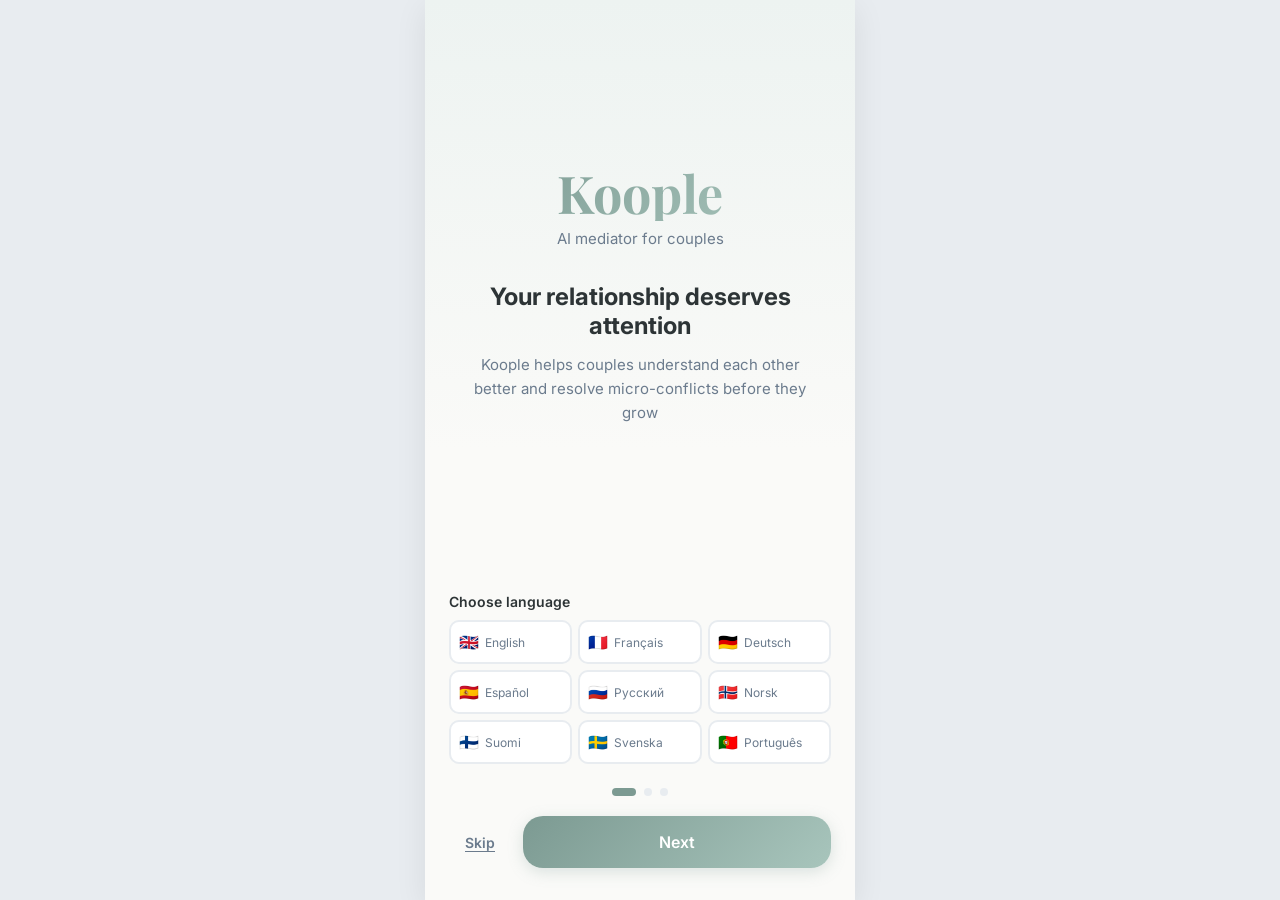
==== commit 02810558: "fix: Redesign intro screen — text logo, compact lang grid, better layout - Replace ugly SVG circles " ====
--- a/koople/index.html
+++ b/koople/index.html
@@ -12,40 +12,26 @@
     <div id="app">
         <!-- ═══════ Intro Slides (3 screens explaining the app) ═══════ -->
         <div id="screen-intro" class="screen active">
-            <div class="intro-slides">
-                <div class="intro-slide active" data-slide="0">
-                    <div class="intro-slide-icon">
-                        <svg viewBox="0 0 120 120" fill="none">
-                            <circle cx="42" cy="60" r="32" stroke="var(--primary)" stroke-width="3" fill="none" opacity="0.6"/>
-                            <circle cx="78" cy="60" r="32" stroke="var(--primary)" stroke-width="3" fill="none" opacity="0.6"/>
-                            <path d="M60 38 C54 48, 54 72, 60 82 C66 72, 66 48, 60 38Z" fill="var(--primary)" opacity="0.2"/>
-                        </svg>
-                    </div>
-                    <h2 id="intro-title-0">Your relationship deserves attention</h2>
-                    <p id="intro-desc-0">Koople is an AI mediator that helps couples understand each other better and resolve micro-conflicts before they grow</p>
-                </div>
-                <div class="intro-slide" data-slide="1">
-                    <div class="intro-slide-icon">
-                        <svg viewBox="0 0 120 120" fill="none">
-                            <rect x="20" y="30" rx="16" ry="16" width="80" height="55" stroke="var(--primary)" stroke-width="3" fill="none" opacity="0.6"/>
-                            <circle cx="60" cy="58" r="12" stroke="var(--primary)" stroke-width="2.5" fill="var(--primary-light)"/>
-                            <path d="M55 58 L58 62 L66 54" stroke="var(--primary)" stroke-width="2.5" fill="none" stroke-linecap="round" stroke-linejoin="round"/>
-                        </svg>
-                    </div>
-                    <h2 id="intro-title-1">Safe and confidential</h2>
-                    <p id="intro-desc-1">Each partner communicates privately with AI. Your words are never shared directly — they are transformed into gentle challenges</p>
-                </div>
-                <div class="intro-slide" data-slide="2">
-                    <div class="intro-slide-icon">
-                        <svg viewBox="0 0 120 120" fill="none">
-                            <path d="M30 85 L50 50 L70 70 L90 35" stroke="var(--primary)" stroke-width="3" fill="none" stroke-linecap="round" stroke-linejoin="round" opacity="0.6"/>
-                            <circle cx="90" cy="35" r="6" fill="var(--primary)" opacity="0.4"/>
-                            <circle cx="50" cy="50" r="4" fill="var(--primary)" opacity="0.4"/>
-                            <circle cx="70" cy="70" r="4" fill="var(--primary)" opacity="0.4"/>
-                        </svg>
-                    </div>
-                    <h2 id="intro-title-2">Small steps, big changes</h2>
-                    <p id="intro-desc-2">Personalized mini-challenges help you both grow. Track progress and celebrate achievements together</p>
+            <div class="intro-container">
+                <div class="intro-slides">
+                    <div class="intro-slide active" data-slide="0">
+                        <div class="intro-brand">
+                            <h1 class="intro-logo">Koople</h1>
+                            <p class="intro-tagline" id="welcome-tagline-intro">AI mediator for couples</p>
+                        </div>
+                        <h2 id="intro-title-0">Your relationship deserves attention</h2>
+                        <p id="intro-desc-0">Koople helps couples understand each other better and resolve micro-conflicts before they grow</p>
+                    </div>
+                    <div class="intro-slide" data-slide="1">
+                        <div class="intro-slide-emoji">&#x1F512;</div>
+                        <h2 id="intro-title-1">Safe and confidential</h2>
+                        <p id="intro-desc-1">Each partner communicates privately with AI. Your words are never shared directly — they are transformed into gentle challenges</p>
+                    </div>
+                    <div class="intro-slide" data-slide="2">
+                        <div class="intro-slide-emoji">&#x1F331;</div>
+                        <h2 id="intro-title-2">Small steps, big changes</h2>
+                        <p id="intro-desc-2">Personalized mini-challenges help you both grow. Track progress and celebrate achievements together</p>
+                    </div>
                 </div>
 
                 <!-- Language Selector -->
@@ -72,13 +58,6 @@
         <div id="screen-welcome" class="screen">
             <div class="welcome-container">
                 <div class="welcome-logo">
-                    <div class="logo-icon">
-                        <svg viewBox="0 0 80 80" fill="none">
-                            <circle cx="28" cy="40" r="20" stroke="currentColor" stroke-width="3" fill="none" opacity="0.8"/>
-                            <circle cx="52" cy="40" r="20" stroke="currentColor" stroke-width="3" fill="none" opacity="0.8"/>
-                            <path d="M40 28 C36 34, 36 46, 40 52 C44 46, 44 34, 40 28Z" fill="currentColor" opacity="0.3"/>
-                        </svg>
-                    </div>
                     <h1 class="logo-text">Koople</h1>
                     <p class="logo-tagline" id="welcome-tagline">AI Mediator for Couples</p>
                 </div>
--- a/koople/styles.css
+++ b/koople/styles.css
@@ -220,13 +220,6 @@
     margin-bottom: 48px;
 }
 
-.logo-icon {
-    width: 80px;
-    height: 80px;
-    margin: 0 auto 16px;
-    color: var(--primary);
-}
-
 .logo-text {
     font-family: 'Playfair Display', serif;
     font-size: 42px;
@@ -252,16 +245,29 @@
 }
 
 /* ── Intro Slides ──────────────────────────────────────── */
+.intro-container {
+    flex: 1;
+    display: flex;
+    flex-direction: column;
+    padding: 0 24px;
+    padding-top: env(safe-area-inset-top, 48px);
+    padding-bottom: 32px;
+    background: linear-gradient(180deg, var(--primary-light) 0%, var(--bg) 50%);
+}
+
 .intro-slides {
-    width: 100%;
-    max-width: 320px;
-    margin-bottom: 32px;
+    flex: 1;
+    display: flex;
+    align-items: center;
+    justify-content: center;
 }
 
 .intro-slide {
     display: none;
     text-align: center;
     animation: fadeSlide 0.4s ease;
+    max-width: 340px;
+    margin: 0 auto;
 }
 
 .intro-slide.active {
@@ -273,17 +279,40 @@
     to { opacity: 1; transform: translateY(0); }
 }
 
-.intro-slide-icon {
+.intro-brand {
+    margin-bottom: 32px;
+}
+
+.intro-logo {
+    font-family: 'Playfair Display', serif;
+    font-size: 52px;
+    font-weight: 700;
+    background: var(--primary-gradient);
+    -webkit-background-clip: text;
+    -webkit-text-fill-color: transparent;
+    background-clip: text;
+    line-height: 1.1;
+}
+
+.intro-tagline {
+    color: var(--text-secondary);
+    font-size: 15px;
+    margin-top: 6px;
+    font-weight: 400;
+}
+
+.intro-slide-emoji {
     font-size: 56px;
     margin-bottom: 20px;
     display: block;
 }
 
 .intro-slide h2 {
-    font-size: 22px;
+    font-size: 24px;
     font-weight: 700;
     margin-bottom: 12px;
     color: var(--text-primary);
+    line-height: 1.2;
 }
 
 .intro-slide p {
@@ -296,7 +325,7 @@
     display: flex;
     gap: 8px;
     justify-content: center;
-    margin: 24px 0;
+    margin: 20px 0;
 }
 
 .intro-dot {
@@ -316,6 +345,21 @@
     border-radius: 4px;
 }
 
+.intro-actions {
+    display: flex;
+    gap: 12px;
+    align-items: center;
+}
+
+.intro-actions .btn-large {
+    flex: 1;
+}
+
+.intro-actions .btn-ghost {
+    padding: 14px 16px;
+    flex-shrink: 0;
+}
+
 .welcome-features {
     margin-bottom: 48px;
     width: 100%;
@@ -345,24 +389,36 @@
     gap: 12px;
 }
 
-/* ── Language Selector ─────────────────────────────────── */
+/* ── Language Selector (Intro) ─────────────────────────── */
 .lang-selector {
+    margin-top: 4px;
+    margin-bottom: 4px;
+}
+
+.lang-selector-label {
+    font-size: 14px;
+    font-weight: 600;
+    color: var(--text-primary);
+    margin-bottom: 10px;
+    text-align: left;
+}
+
+.lang-selector .lang-grid {
     display: grid;
-    grid-template-columns: 1fr 1fr 1fr;
-    gap: 8px;
-    margin-top: 8px;
+    grid-template-columns: repeat(3, 1fr);
+    gap: 6px;
 }
 
 .lang-option {
     display: flex;
     align-items: center;
-    gap: 8px;
-    padding: 10px 12px;
+    gap: 6px;
+    padding: 10px 8px;
     border: 2px solid var(--border);
     border-radius: var(--radius-sm);
     background: white;
     cursor: pointer;
-    font-size: 13px;
+    font-size: 12px;
     font-family: inherit;
     color: var(--text-secondary);
     transition: all 0.2s;
@@ -380,7 +436,8 @@
 }
 
 .lang-flag {
-    font-size: 18px;
+    font-size: 16px;
+    flex-shrink: 0;
 }
 
 /* ── Forms ──────────────────────────────────────────────── */
@@ -2144,7 +2201,7 @@
 }
 
 /* ── Language Modal ─────────────────────────────────────── */
-.lang-grid {
+.lang-grid-modal {
     display: flex;
     flex-direction: column;
     gap: 4px;
@@ -2224,7 +2281,7 @@
         grid-template-columns: 1fr;
     }
 
-    .lang-selector {
-        grid-template-columns: 1fr 1fr;
+    .lang-selector .lang-grid {
+        grid-template-columns: repeat(2, 1fr);
     }
 }
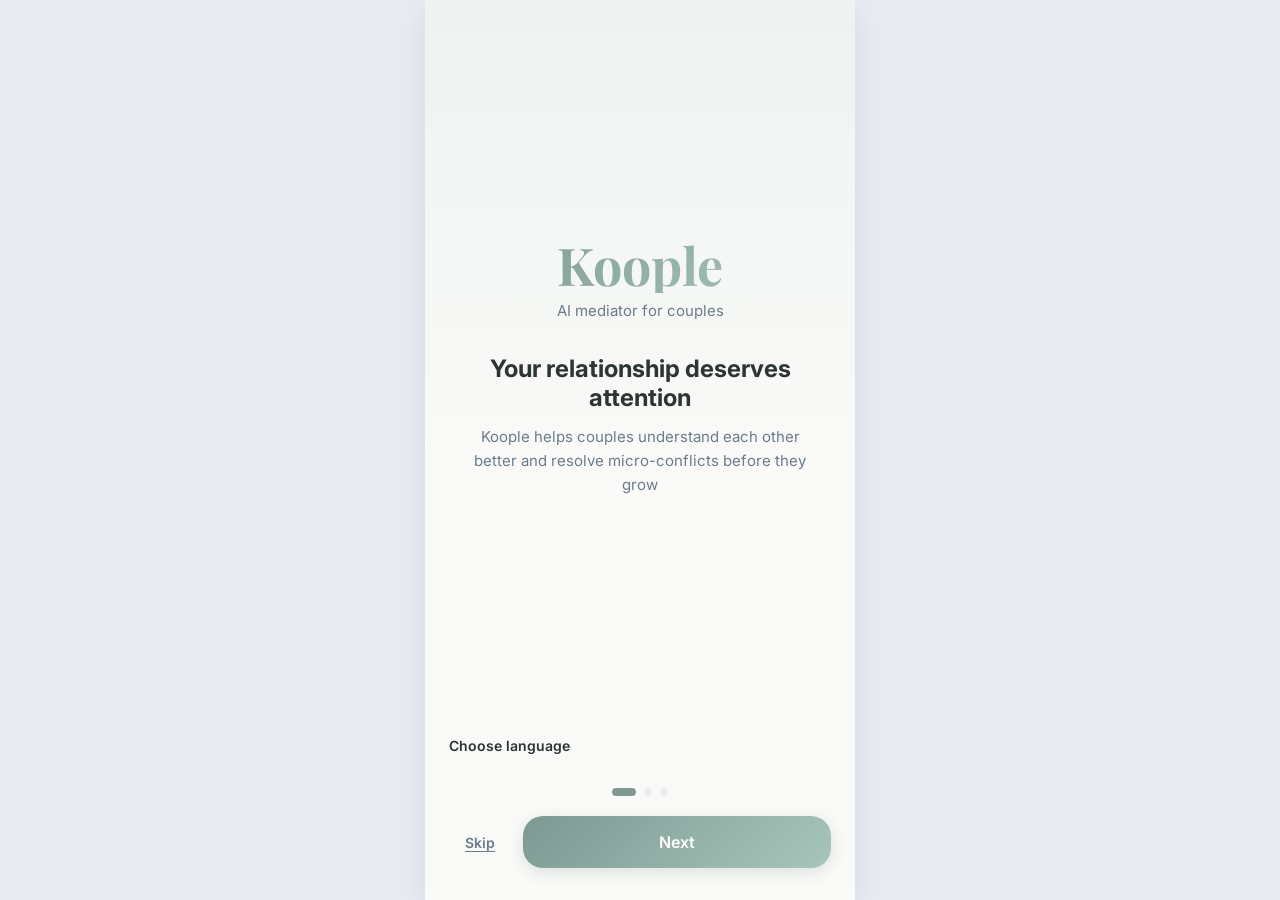
==== commit 10a0ca3c: "fix: Restore onboarding flow — language persistence, translations, retake logic - Auto-restore saved" ====
--- a/koople/index.html
+++ b/koople/index.html
@@ -560,7 +560,7 @@
                     </div>
                 </div>
                 <div class="settings-list">
-                    <button class="settings-item" onclick="app.navigate('onboarding')">
+                    <button class="settings-item" onclick="app.retakeQuestionnaire()">
                         <span>&#x1F4CB;</span>
                         <span id="settings-retake">Retake questionnaire</span>
                         <span class="arrow">&#8250;</span>
